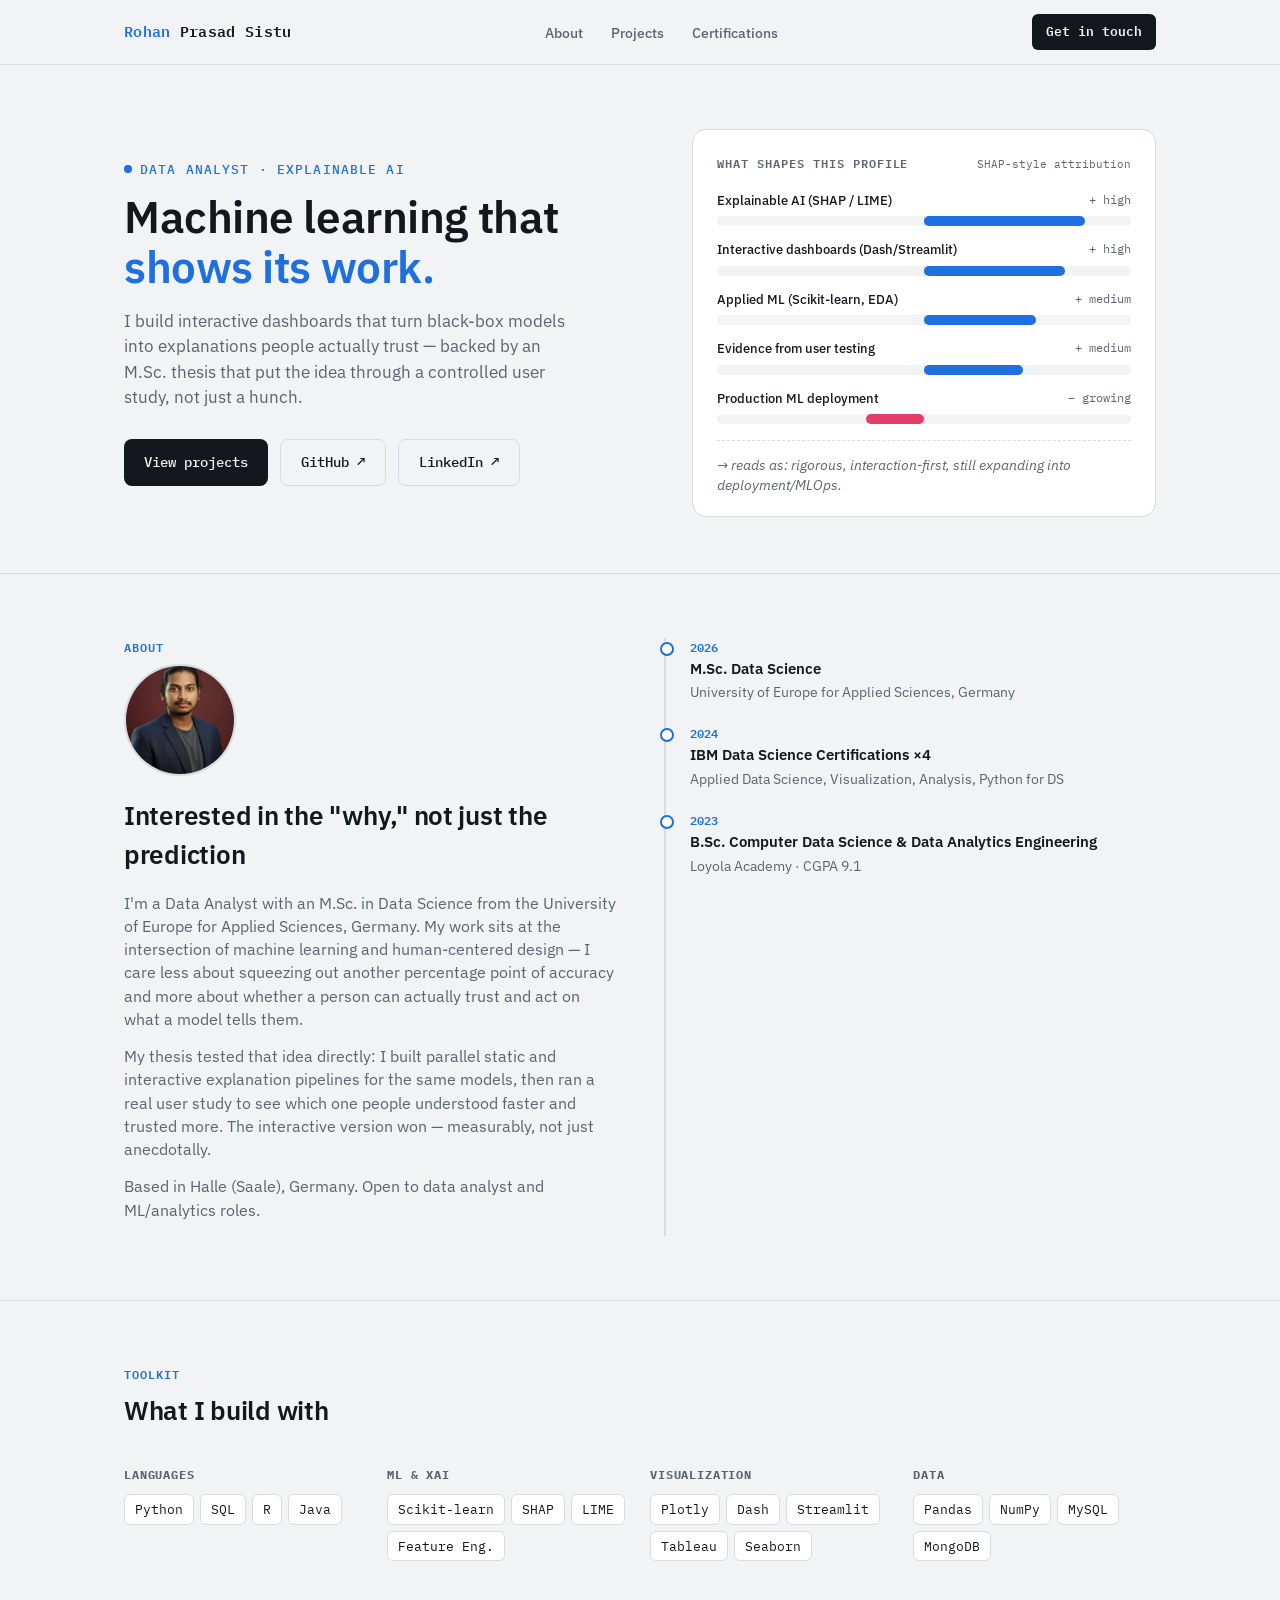
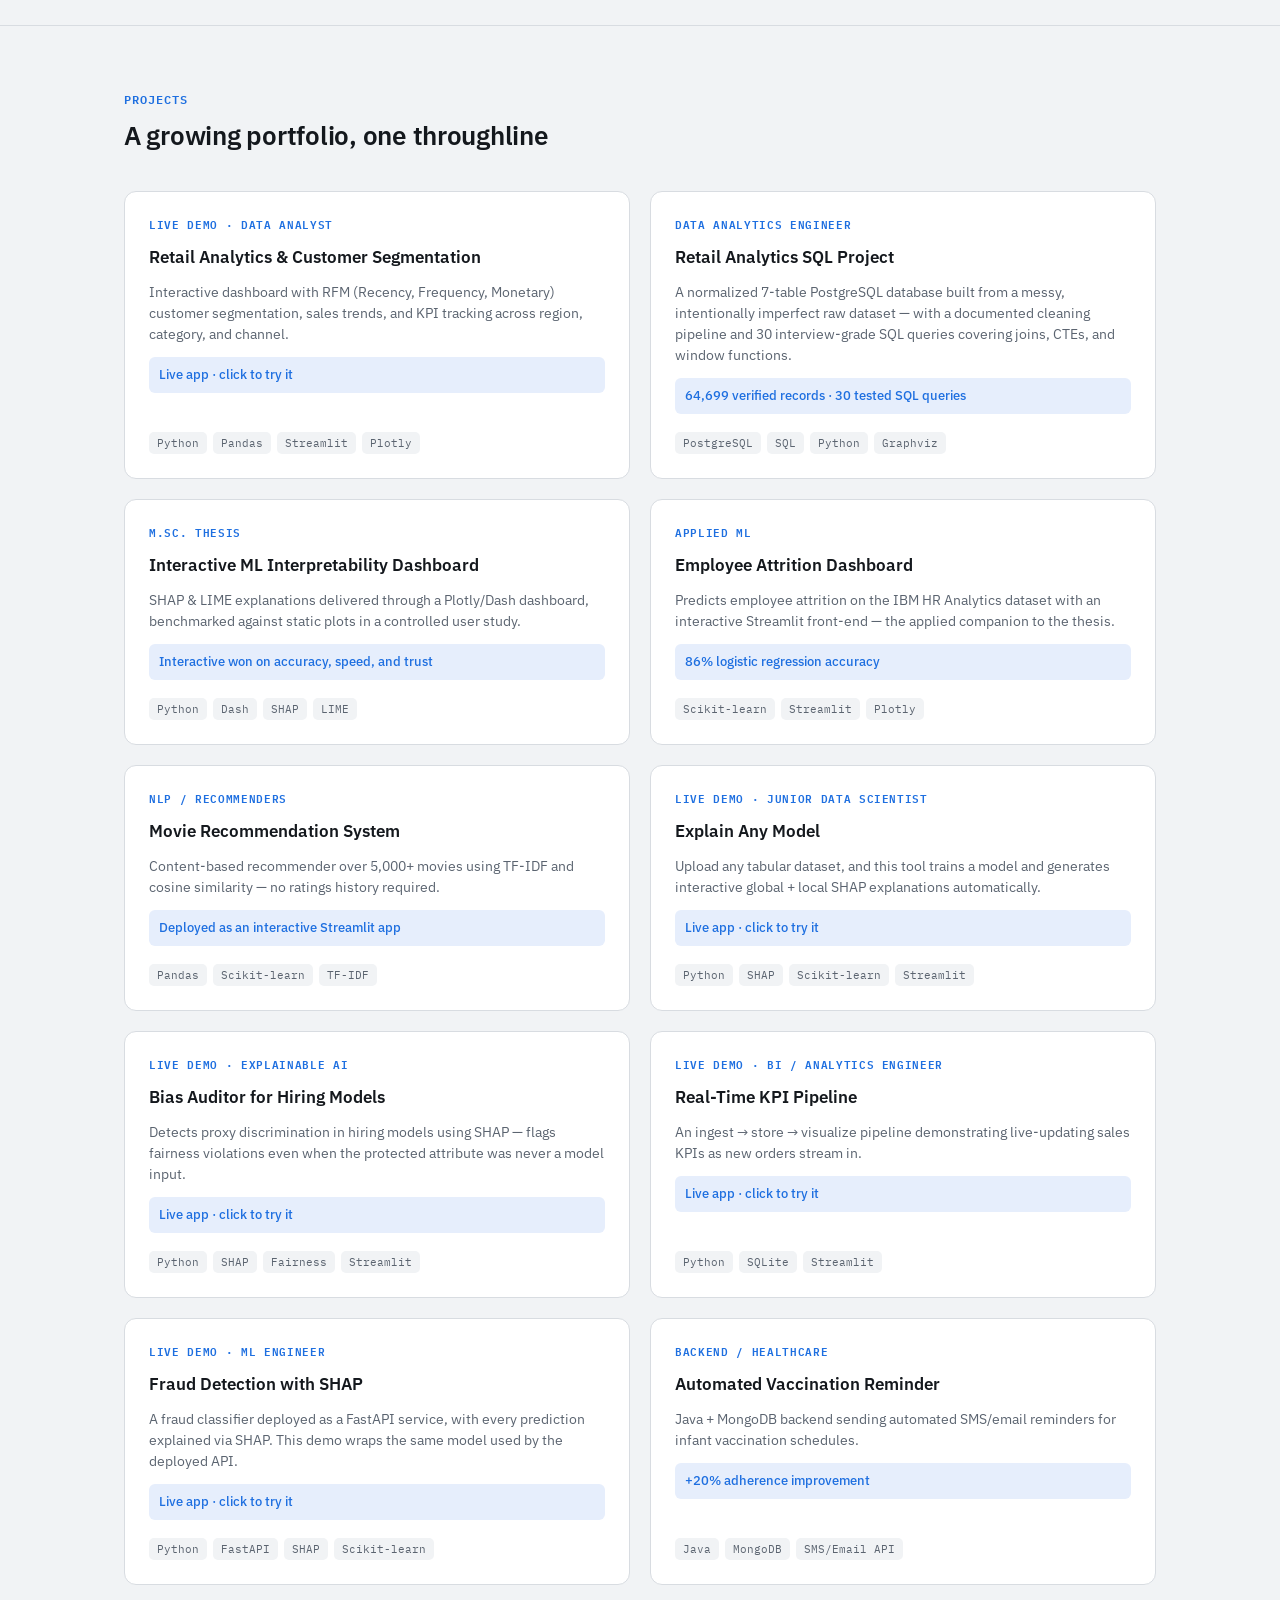
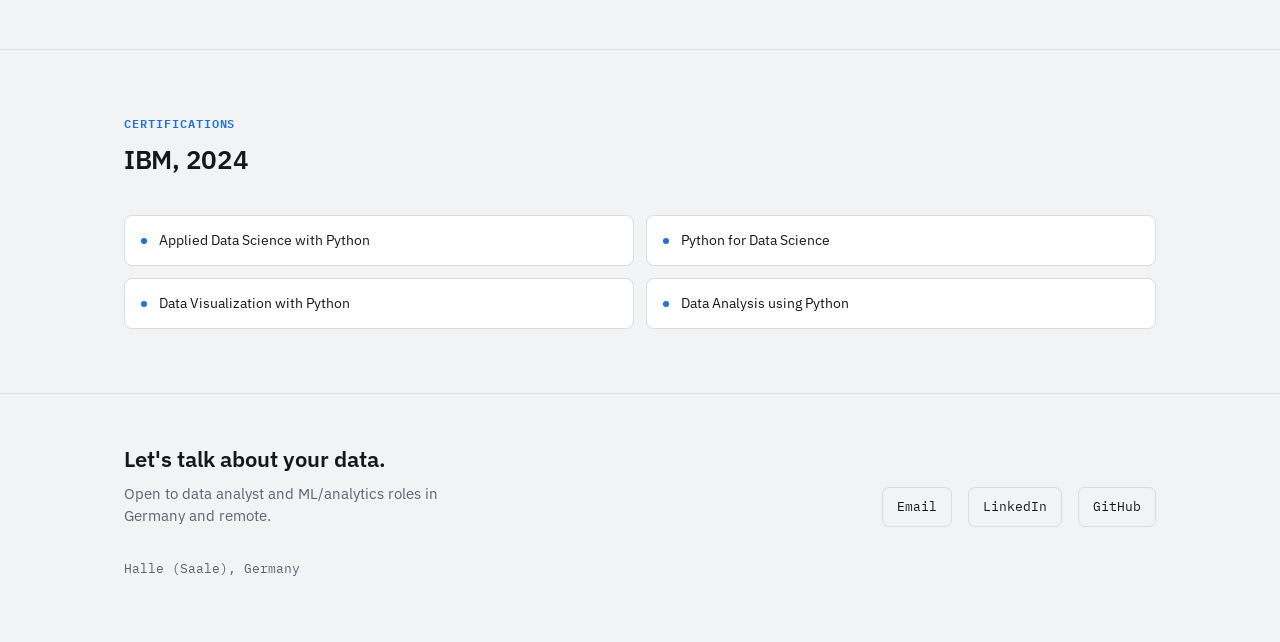
==== index.html @ 1769e9a5 "Add files via upload" ====
<!DOCTYPE html>
<html lang="en">
<head>
<meta charset="UTF-8">
<meta name="viewport" content="width=device-width, initial-scale=1.0">
<title>Rohan Prasad Sistu — Data Analyst & Explainable AI</title>
<meta name="description" content="Portfolio of Rohan Prasad Sistu — Data Analyst specializing in interactive, explainable machine learning.">
<link rel="preconnect" href="https://fonts.googleapis.com">
<link rel="preconnect" href="https://fonts.gstatic.com" crossorigin>
<link href="https://fonts.googleapis.com/css2?family=IBM+Plex+Mono:wght@400;500;600;700&family=IBM+Plex+Sans:wght@400;500;600;700&display=swap" rel="stylesheet">
<style>
  :root{
    --paper:#F1F3F5;
    --panel:#FFFFFF;
    --ink:#14181D;
    --muted:#5B6470;
    --line:#D8DCE1;
    --blue:#1E6FE0;
    --blue-soft:#E6EEFC;
    --pink:#E23D6B;
    --pink-soft:#FCE9EE;
    --radius:10px;
    --maxw:1080px;
  }
  @media (prefers-color-scheme: dark){
    :root{
      --paper:#12151A;
      --panel:#191D24;
      --ink:#EDEFF2;
      --muted:#9AA3AF;
      --line:#2A2F38;
      --blue-soft:#132A4D;
      --pink-soft:#3A1B26;
    }
  }
  *{box-sizing:border-box; margin:0; padding:0;}
  html{scroll-behavior:smooth;}
  body{
    background:var(--paper);
    color:var(--ink);
    font-family:'IBM Plex Sans', sans-serif;
    line-height:1.5;
    -webkit-font-smoothing:antialiased;
  }
  .mono{font-family:'IBM Plex Mono', monospace;}
  a{color:inherit;}
  :focus-visible{outline:2px solid var(--blue); outline-offset:3px;}

  .wrap{max-width:var(--maxw); margin:0 auto; padding:0 24px;}

  /* NAV */
  nav{
    position:sticky; top:0; z-index:50;
    background:color-mix(in srgb, var(--paper) 88%, transparent);
    backdrop-filter:blur(8px);
    border-bottom:1px solid var(--line);
  }
  nav .wrap{display:flex; align-items:center; justify-content:space-between; height:64px;}
  .brand{font-family:'IBM Plex Mono', monospace; font-weight:600; font-size:15px; letter-spacing:0.02em;}
  .brand span{color:var(--blue);}
  nav ul{list-style:none; display:flex; gap:28px;}
  nav ul a{
    font-size:14px; font-weight:500; text-decoration:none; color:var(--muted);
    transition:color 0.15s ease;
  }
  nav ul a:hover{color:var(--ink);}
  .nav-cta{
    font-size:13px; font-weight:600; font-family:'IBM Plex Mono', monospace;
    background:var(--ink); color:var(--paper); padding:8px 14px; border-radius:6px;
    text-decoration:none; white-space:nowrap;
  }

  /* HERO */
  .hero{padding:64px 0 56px; border-bottom:1px solid var(--line);}
  .hero-grid{display:grid; grid-template-columns:1.05fr 0.95fr; gap:56px; align-items:center;}
  @media (max-width:860px){.hero-grid{grid-template-columns:1fr; gap:40px;}}

  .eyebrow{
    font-family:'IBM Plex Mono', monospace; font-size:12.5px; font-weight:500;
    color:var(--blue); text-transform:uppercase; letter-spacing:0.09em; margin-bottom:14px;
    display:flex; align-items:center; gap:8px;
  }
  .eyebrow::before{content:""; width:8px; height:8px; border-radius:50%; background:var(--blue); display:inline-block;}

  h1{
    font-size:44px; line-height:1.12; font-weight:600; letter-spacing:-0.01em; margin-bottom:18px;
  }
  @media (max-width:520px){h1{font-size:32px;}}
  h1 .hl{color:var(--blue);}

  .lede{font-size:17px; color:var(--muted); max-width:46ch; margin-bottom:28px;}

  .btn-row{display:flex; gap:12px; flex-wrap:wrap;}
  .btn{
    font-family:'IBM Plex Mono', monospace; font-size:14px; font-weight:500;
    padding:12px 20px; border-radius:8px; text-decoration:none;
    display:inline-flex; align-items:center; gap:8px;
    transition:transform 0.15s ease, box-shadow 0.15s ease;
  }
  .btn:hover{transform:translateY(-1px);}
  .btn-primary{background:var(--ink); color:var(--paper);}
  .btn-ghost{background:transparent; color:var(--ink); border:1px solid var(--line);}

  /* SIGNATURE: attribution waterfall */
  .attribution{
    background:var(--panel); border:1px solid var(--line); border-radius:14px;
    padding:24px 24px 20px;
  }
  .attribution-head{
    display:flex; justify-content:space-between; align-items:baseline; margin-bottom:18px;
  }
  .attribution-title{font-family:'IBM Plex Mono', monospace; font-size:12px; font-weight:600; color:var(--muted); text-transform:uppercase; letter-spacing:0.08em;}
  .attribution-sub{font-family:'IBM Plex Mono', monospace; font-size:11px; color:var(--muted);}

  .attr-row{margin-bottom:14px;}
  .attr-label{
    display:flex; justify-content:space-between; font-size:13px; margin-bottom:6px;
  }
  .attr-name{font-weight:500;}
  .attr-val{font-family:'IBM Plex Mono', monospace; font-size:12px; color:var(--muted);}
  .attr-track{
    position:relative; height:10px; background:var(--paper); border-radius:5px; overflow:hidden;
  }
  .attr-fill{
    position:absolute; top:0; bottom:0; left:50%; border-radius:5px;
    width:0; transition:width 0.9s cubic-bezier(.22,1,.36,1);
  }
  .attr-fill.pos{background:var(--blue);}
  .attr-fill.neg{background:var(--pink); left:auto; right:50%;}
  .attr-row[data-in="1"] .attr-fill{ }

  .attr-baseline{
    position:absolute; left:50%; top:-4px; bottom:-4px; width:1px; background:var(--line);
  }
  .attribution-foot{
    margin-top:16px; padding-top:14px; border-top:1px dashed var(--line);
    font-size:13.5px; color:var(--muted); font-style:italic;
  }

  /* SECTIONS */
  section{padding:64px 0; border-bottom:1px solid var(--line);}
  .section-head{margin-bottom:36px;}
  .section-eyebrow{
    font-family:'IBM Plex Mono', monospace; font-size:12px; font-weight:600; color:var(--blue);
    text-transform:uppercase; letter-spacing:0.08em; margin-bottom:8px;
  }
  h2{font-size:26px; font-weight:600; letter-spacing:-0.01em;}

  /* ABOUT + TIMELINE */
  .about-grid{display:grid; grid-template-columns:1fr 1fr; gap:48px;}
  @media (max-width:800px){.about-grid{grid-template-columns:1fr;}}
  .about-grid p{color:var(--muted); font-size:15.5px; margin-bottom:14px;}

  .profile-photo{
    width:112px; height:112px; border-radius:50%; object-fit:cover;
    border:2px solid var(--line); margin-bottom:20px; display:block;
  }

  .timeline{border-left:2px solid var(--line); padding-left:24px; display:flex; flex-direction:column; gap:22px;}
  .tl-item{position:relative;}
  .tl-item::before{
    content:""; position:absolute; left:-30px; top:4px; width:10px; height:10px; border-radius:50%;
    background:var(--panel); border:2px solid var(--blue);
  }
  .tl-year{font-family:'IBM Plex Mono', monospace; font-size:12px; color:var(--blue); font-weight:600; margin-bottom:2px;}
  .tl-title{font-weight:600; font-size:15px; margin-bottom:2px;}
  .tl-sub{color:var(--muted); font-size:13.5px;}

  /* SKILLS */
  .skill-groups{display:grid; grid-template-columns:repeat(4,1fr); gap:20px;}
  @media (max-width:800px){.skill-groups{grid-template-columns:repeat(2,1fr);}}
  @media (max-width:480px){.skill-groups{grid-template-columns:1fr;}}
  .skill-group h3{font-size:12px; text-transform:uppercase; letter-spacing:0.07em; color:var(--muted); font-family:'IBM Plex Mono', monospace; margin-bottom:10px;}
  .chips{display:flex; flex-wrap:wrap; gap:6px;}
  .chip{
    font-size:12.5px; padding:5px 10px; border-radius:6px; background:var(--panel); border:1px solid var(--line);
    font-family:'IBM Plex Mono', monospace;
  }

  /* PROJECTS */
  .project-grid{display:grid; grid-template-columns:1fr 1fr; gap:20px;}
  @media (max-width:760px){.project-grid{grid-template-columns:1fr;}}
  .card{
    background:var(--panel); border:1px solid var(--line); border-radius:12px; padding:24px;
    display:flex; flex-direction:column; gap:12px; text-decoration:none; color:inherit;
    transition:border-color 0.15s ease, transform 0.15s ease;
  }
  .card:hover{border-color:var(--blue); transform:translateY(-2px);}
  .card-tag{font-family:'IBM Plex Mono', monospace; font-size:11px; color:var(--blue); text-transform:uppercase; letter-spacing:0.06em; font-weight:600;}
  .card h3{font-size:17px; font-weight:600;}
  .card p{font-size:14px; color:var(--muted);}
  .card-stack{display:flex; flex-wrap:wrap; gap:6px; margin-top:auto; padding-top:6px;}
  .card-stack span{font-size:11px; font-family:'IBM Plex Mono', monospace; color:var(--muted); background:var(--paper); padding:3px 8px; border-radius:5px;}
  .card-result{
    font-size:13px; font-weight:500; padding:8px 10px; border-radius:6px; background:var(--blue-soft); color:var(--blue);
  }

  /* CERTS */
  .cert-list{display:grid; grid-template-columns:1fr 1fr; gap:12px;}
  @media (max-width:640px){.cert-list{grid-template-columns:1fr;}}
  .cert-item{
    display:flex; align-items:center; gap:12px; padding:14px 16px; background:var(--panel);
    border:1px solid var(--line); border-radius:8px; font-size:14px;
  }
  .cert-item .dot{width:6px; height:6px; border-radius:50%; background:var(--blue); flex-shrink:0;}

  /* FOOTER */
  footer{padding:48px 0 64px;}
  .footer-grid{display:flex; justify-content:space-between; align-items:flex-end; flex-wrap:wrap; gap:24px;}
  .footer-title{font-size:22px; font-weight:600; margin-bottom:8px;}
  .footer-sub{color:var(--muted); font-size:14.5px; max-width:40ch;}
  .footer-links{display:flex; gap:16px;}
  .footer-links a{
    font-family:'IBM Plex Mono', monospace; font-size:13px; text-decoration:none; color:var(--ink);
    border:1px solid var(--line); padding:9px 14px; border-radius:7px;
  }
  .footer-links a:hover{border-color:var(--blue); color:var(--blue);}
  .footer-note{margin-top:32px; font-size:12.5px; color:var(--muted); font-family:'IBM Plex Mono', monospace;}

  @media (prefers-reduced-motion: reduce){
    *{transition:none !important; animation:none !important; scroll-behavior:auto !important;}
  }
</style>
</head>
<body>

<nav>
  <div class="wrap">
    <div class="brand"><span>Rohan</span> Prasad Sistu</div>
    <ul>
      <li><a href="#about">About</a></li>
      <li><a href="#projects">Projects</a></li>
      <li><a href="#certs">Certifications</a></li>
    </ul>
    <a class="nav-cta" href="mailto:rohanchowdary780@gmail.com">Get in touch</a>
  </div>
</nav>

<header class="hero">
  <div class="wrap hero-grid">
    <div>
      <div class="eyebrow">Data Analyst · Explainable AI</div>
      <h1>Machine learning that <span class="hl">shows its work.</span></h1>
      <p class="lede">
        I build interactive dashboards that turn black-box models into explanations people actually trust —
        backed by an M.Sc. thesis that put the idea through a controlled user study, not just a hunch.
      </p>
      <div class="btn-row">
        <a class="btn btn-primary" href="#projects">View projects</a>
        <a class="btn btn-ghost" href="https://github.com/Rohan-sistu" target="_blank" rel="noopener">GitHub ↗</a>
        <a class="btn btn-ghost" href="https://www.linkedin.com/in/rohan-prasad-sistu-b804b6255" target="_blank" rel="noopener">LinkedIn ↗</a>
      </div>
    </div>

    <div class="attribution" aria-label="Illustrative feature-attribution chart showing what shapes this profile">
      <div class="attribution-head">
        <span class="attribution-title">What shapes this profile</span>
        <span class="attribution-sub">SHAP-style attribution</span>
      </div>

      <div class="attr-row" style="--w:78%">
        <div class="attr-label"><span class="attr-name">Explainable AI (SHAP / LIME)</span><span class="attr-val">+ high</span></div>
        <div class="attr-track"><span class="attr-baseline"></span><span class="attr-fill pos" data-w="39"></span></div>
      </div>
      <div class="attr-row">
        <div class="attr-label"><span class="attr-name">Interactive dashboards (Dash/Streamlit)</span><span class="attr-val">+ high</span></div>
        <div class="attr-track"><span class="attr-baseline"></span><span class="attr-fill pos" data-w="34"></span></div>
      </div>
      <div class="attr-row">
        <div class="attr-label"><span class="attr-name">Applied ML (Scikit-learn, EDA)</span><span class="attr-val">+ medium</span></div>
        <div class="attr-track"><span class="attr-baseline"></span><span class="attr-fill pos" data-w="27"></span></div>
      </div>
      <div class="attr-row">
        <div class="attr-label"><span class="attr-name">Evidence from user testing</span><span class="attr-val">+ medium</span></div>
        <div class="attr-track"><span class="attr-baseline"></span><span class="attr-fill pos" data-w="24"></span></div>
      </div>
      <div class="attr-row">
        <div class="attr-label"><span class="attr-name">Production ML deployment</span><span class="attr-val">– growing</span></div>
        <div class="attr-track"><span class="attr-baseline"></span><span class="attr-fill neg" data-w="14"></span></div>
      </div>

      <div class="attribution-foot">→ reads as: rigorous, interaction-first, still expanding into deployment/MLOps.</div>
    </div>
  </div>
</header>

<section id="about">
  <div class="wrap about-grid">
    <div>
      <div class="section-eyebrow">About</div>
      <img src="[data-uri]" alt="Rohan Prasad Sistu" class="profile-photo">
      <h2 style="margin-bottom:18px;">Interested in the "why," not just the prediction</h2>
      <p>
        I'm a Data Analyst with an M.Sc. in Data Science from the University of Europe for Applied Sciences, Germany.
        My work sits at the intersection of machine learning and human-centered design — I care less about
        squeezing out another percentage point of accuracy and more about whether a person can actually trust
        and act on what a model tells them.
      </p>
      <p>
        My thesis tested that idea directly: I built parallel static and interactive explanation pipelines
        for the same models, then ran a real user study to see which one people understood faster and trusted more.
        The interactive version won — measurably, not just anecdotally.
      </p>
      <p>
        Based in Halle (Saale), Germany. Open to data analyst and ML/analytics roles.
      </p>
    </div>
    <div class="timeline">
      <div class="tl-item">
        <div class="tl-year">2026</div>
        <div class="tl-title">M.Sc. Data Science</div>
        <div class="tl-sub">University of Europe for Applied Sciences, Germany</div>
      </div>
      <div class="tl-item">
        <div class="tl-year">2024</div>
        <div class="tl-title">IBM Data Science Certifications ×4</div>
        <div class="tl-sub">Applied Data Science, Visualization, Analysis, Python for DS</div>
      </div>
      <div class="tl-item">
        <div class="tl-year">2023</div>
        <div class="tl-title">B.Sc. Computer Data Science & Data Analytics Engineering</div>
        <div class="tl-sub">Loyola Academy · CGPA 9.1</div>
      </div>
    </div>
  </div>
</section>

<section id="skills">
  <div class="wrap">
    <div class="section-head">
      <div class="section-eyebrow">Toolkit</div>
      <h2>What I build with</h2>
    </div>
    <div class="skill-groups">
      <div class="skill-group">
        <h3>Languages</h3>
        <div class="chips">
          <span class="chip">Python</span><span class="chip">SQL</span><span class="chip">R</span><span class="chip">Java</span>
        </div>
      </div>
      <div class="skill-group">
        <h3>ML & XAI</h3>
        <div class="chips">
          <span class="chip">Scikit-learn</span><span class="chip">SHAP</span><span class="chip">LIME</span><span class="chip">Feature Eng.</span>
        </div>
      </div>
      <div class="skill-group">
        <h3>Visualization</h3>
        <div class="chips">
          <span class="chip">Plotly</span><span class="chip">Dash</span><span class="chip">Streamlit</span><span class="chip">Tableau</span><span class="chip">Seaborn</span>
        </div>
      </div>
      <div class="skill-group">
        <h3>Data</h3>
        <div class="chips">
          <span class="chip">Pandas</span><span class="chip">NumPy</span><span class="chip">MySQL</span><span class="chip">MongoDB</span>
        </div>
      </div>
    </div>
  </div>
</section>

<section id="projects">
  <div class="wrap">
    <div class="section-head">
      <div class="section-eyebrow">Projects</div>
      <h2>A growing portfolio, one throughline</h2>
    </div>
    <div class="project-grid">

      <a class="card" href="https://rohan-retail-dashboard.streamlit.app/" target="_blank" rel="noopener">
        <span class="card-tag">Live Demo · Data Analyst</span>
        <h3>Retail Analytics & Customer Segmentation</h3>
        <p>Interactive dashboard with RFM (Recency, Frequency, Monetary) customer segmentation, sales trends, and KPI tracking across region, category, and channel.</p>
        <div class="card-result">Live app · click to try it</div>
        <div class="card-stack"><span>Python</span><span>Pandas</span><span>Streamlit</span><span>Plotly</span></div>
      </a>

      <a class="card" href="https://github.com/Rohan-sistu/retail-analytics-sql-project" target="_blank" rel="noopener">
        <span class="card-tag">Data Analytics Engineer</span>
        <h3>Retail Analytics SQL Project</h3>
        <p>A normalized 7-table PostgreSQL database built from a messy, intentionally imperfect raw dataset — with a documented cleaning pipeline and 30 interview-grade SQL queries covering joins, CTEs, and window functions.</p>
        <div class="card-result">64,699 verified records · 30 tested SQL queries</div>
        <div class="card-stack"><span>PostgreSQL</span><span>SQL</span><span>Python</span><span>Graphviz</span></div>
      </a>

      <a class="card" href="https://github.com/Rohan-sistu/ml-interpretability-thesis" target="_blank" rel="noopener">
        <span class="card-tag">M.Sc. Thesis</span>
        <h3>Interactive ML Interpretability Dashboard</h3>
        <p>SHAP & LIME explanations delivered through a Plotly/Dash dashboard, benchmarked against static plots in a controlled user study.</p>
        <div class="card-result">Interactive won on accuracy, speed, and trust</div>
        <div class="card-stack"><span>Python</span><span>Dash</span><span>SHAP</span><span>LIME</span></div>
      </a>

      <a class="card" href="https://github.com/Rohan-sistu/employee-attrition-dashboard" target="_blank" rel="noopener">
        <span class="card-tag">Applied ML</span>
        <h3>Employee Attrition Dashboard</h3>
        <p>Predicts employee attrition on the IBM HR Analytics dataset with an interactive Streamlit front-end — the applied companion to the thesis.</p>
        <div class="card-result">86% logistic regression accuracy</div>
        <div class="card-stack"><span>Scikit-learn</span><span>Streamlit</span><span>Plotly</span></div>
      </a>

      <a class="card" href="https://github.com/Rohan-sistu/movie-recommendation-system" target="_blank" rel="noopener">
        <span class="card-tag">NLP / Recommenders</span>
        <h3>Movie Recommendation System</h3>
        <p>Content-based recommender over 5,000+ movies using TF-IDF and cosine similarity — no ratings history required.</p>
        <div class="card-result">Deployed as an interactive Streamlit app</div>
        <div class="card-stack"><span>Pandas</span><span>Scikit-learn</span><span>TF-IDF</span></div>
      </a>

      <a class="card" href="https://explain-any-model.streamlit.app/" target="_blank" rel="noopener">
        <span class="card-tag">Live Demo · Junior Data Scientist</span>
        <h3>Explain Any Model</h3>
        <p>Upload any tabular dataset, and this tool trains a model and generates interactive global + local SHAP explanations automatically.</p>
        <div class="card-result">Live app · click to try it</div>
        <div class="card-stack"><span>Python</span><span>SHAP</span><span>Scikit-learn</span><span>Streamlit</span></div>
      </a>

      <a class="card" href="https://bias-auditor-hiring.streamlit.app/" target="_blank" rel="noopener">
        <span class="card-tag">Live Demo · Explainable AI</span>
        <h3>Bias Auditor for Hiring Models</h3>
        <p>Detects proxy discrimination in hiring models using SHAP — flags fairness violations even when the protected attribute was never a model input.</p>
        <div class="card-result">Live app · click to try it</div>
        <div class="card-stack"><span>Python</span><span>SHAP</span><span>Fairness</span><span>Streamlit</span></div>
      </a>

      <a class="card" href="https://realtime-kpi-pipeline.streamlit.app/" target="_blank" rel="noopener">
        <span class="card-tag">Live Demo · BI / Analytics Engineer</span>
        <h3>Real-Time KPI Pipeline</h3>
        <p>An ingest → store → visualize pipeline demonstrating live-updating sales KPIs as new orders stream in.</p>
        <div class="card-result">Live app · click to try it</div>
        <div class="card-stack"><span>Python</span><span>SQLite</span><span>Streamlit</span></div>
      </a>

      <a class="card" href="https://fraud-detection-api1.streamlit.app/" target="_blank" rel="noopener">
        <span class="card-tag">Live Demo · ML Engineer</span>
        <h3>Fraud Detection with SHAP</h3>
        <p>A fraud classifier deployed as a FastAPI service, with every prediction explained via SHAP. This demo wraps the same model used by the deployed API.</p>
        <div class="card-result">Live app · click to try it</div>
        <div class="card-stack"><span>Python</span><span>FastAPI</span><span>SHAP</span><span>Scikit-learn</span></div>
      </a>

      <a class="card" href="https://github.com/Rohan-sistu/vaccination-reminder-system" target="_blank" rel="noopener">
        <span class="card-tag">Backend / Healthcare</span>
        <h3>Automated Vaccination Reminder</h3>
        <p>Java + MongoDB backend sending automated SMS/email reminders for infant vaccination schedules.</p>
        <div class="card-result">+20% adherence improvement</div>
        <div class="card-stack"><span>Java</span><span>MongoDB</span><span>SMS/Email API</span></div>
      </a>

    </div>
  </div>
</section>

<section id="certs">
  <div class="wrap">
    <div class="section-head">
      <div class="section-eyebrow">Certifications</div>
      <h2>IBM, 2024</h2>
    </div>
    <div class="cert-list">
      <div class="cert-item"><span class="dot"></span>Applied Data Science with Python</div>
      <div class="cert-item"><span class="dot"></span>Python for Data Science</div>
      <div class="cert-item"><span class="dot"></span>Data Visualization with Python</div>
      <div class="cert-item"><span class="dot"></span>Data Analysis using Python</div>
    </div>
  </div>
</section>

<footer>
  <div class="wrap">
    <div class="footer-grid">
      <div>
        <div class="footer-title">Let's talk about your data.</div>
        <div class="footer-sub">Open to data analyst and ML/analytics roles in Germany and remote.</div>
      </div>
      <div class="footer-links">
        <a href="mailto:rohanchowdary780@gmail.com">Email</a>
        <a href="https://www.linkedin.com/in/rohan-prasad-sistu-b804b6255" target="_blank" rel="noopener">LinkedIn</a>
        <a href="https://github.com/Rohan-sistu" target="_blank" rel="noopener">GitHub</a>
      </div>
    </div>
    <div class="footer-note">Halle (Saale), Germany</div>
  </div>
</footer>

<script>
  // Animate attribution bars in once on load (respects prefers-reduced-motion via CSS above)
  window.addEventListener('DOMContentLoaded', () => {
    document.querySelectorAll('.attr-fill').forEach((el, i) => {
      const w = el.getAttribute('data-w');
      setTimeout(() => { el.style.width = w + '%'; }, 150 + i * 120);
    });
  });
</script>

</body>
</html>
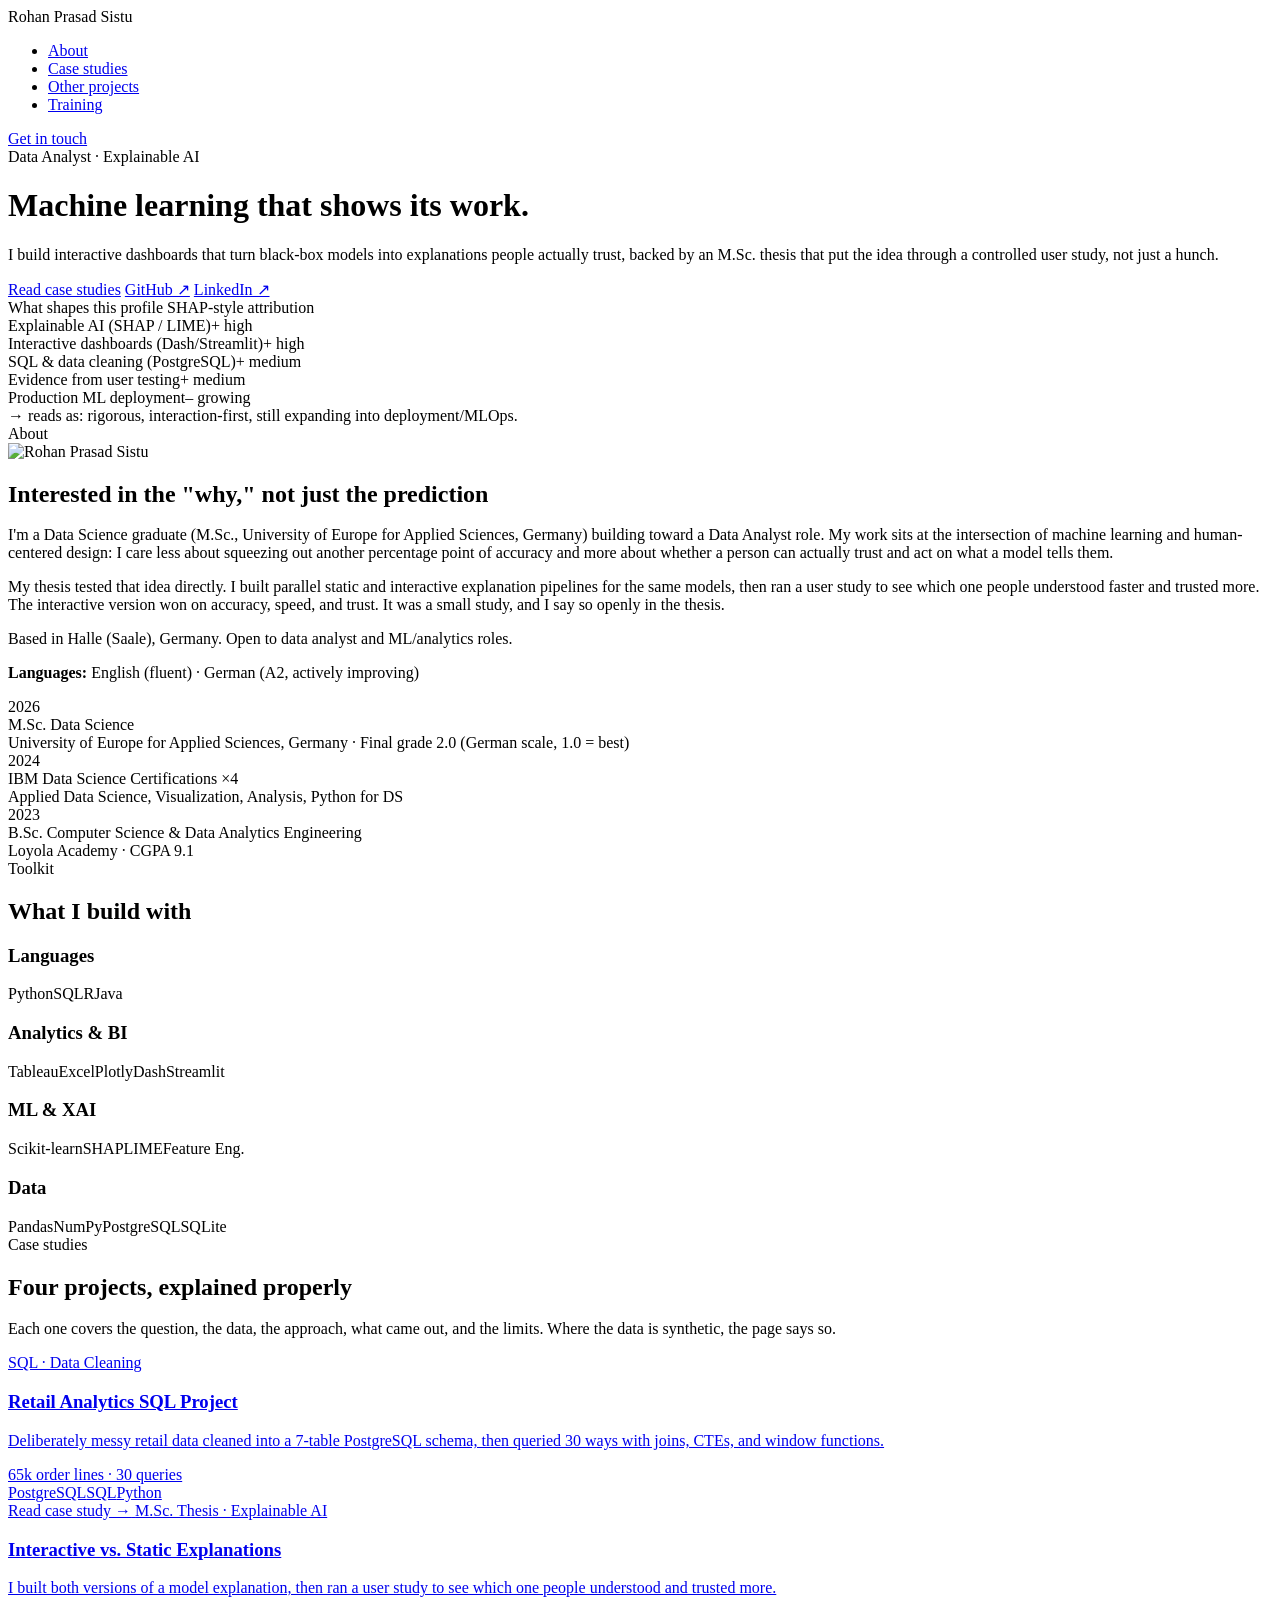
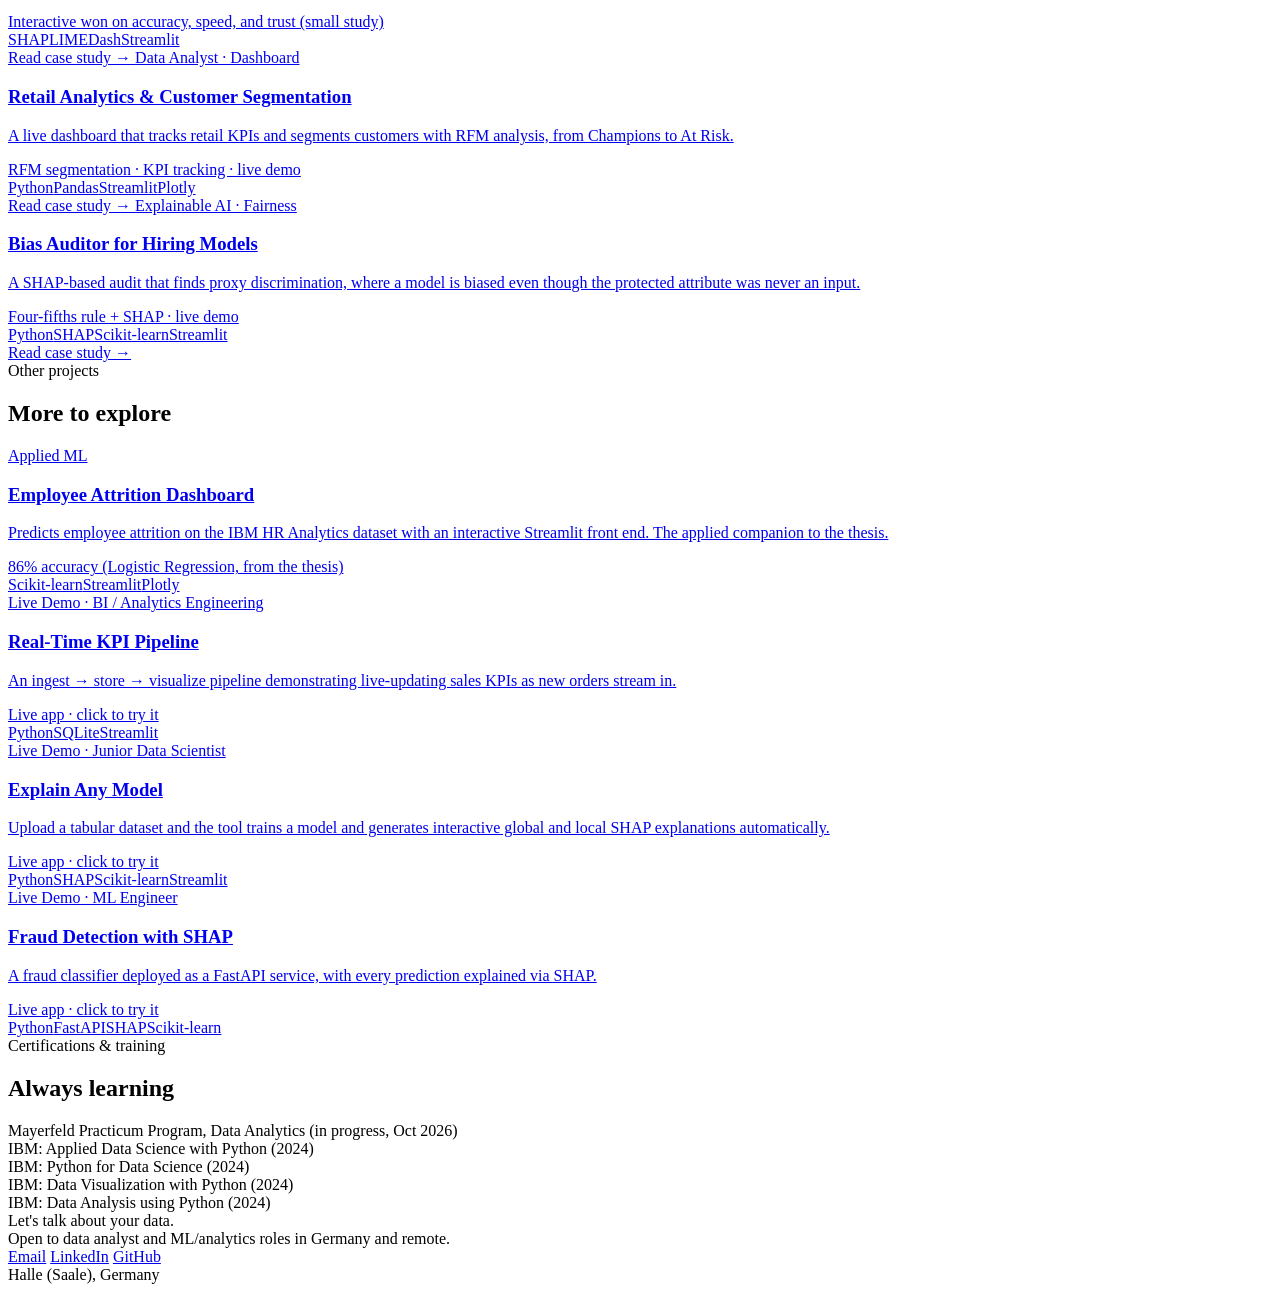
==== commit 041f168b: "Add files via upload" ====
--- a/index.html
+++ b/index.html
@@ -3,234 +3,27 @@
 <head>
 <meta charset="UTF-8">
 <meta name="viewport" content="width=device-width, initial-scale=1.0">
-<title>Rohan Prasad Sistu — Data Analyst & Explainable AI</title>
-<meta name="description" content="Portfolio of Rohan Prasad Sistu — Data Analyst specializing in interactive, explainable machine learning.">
+<title>Rohan Prasad Sistu | Data Analyst & Explainable AI</title>
+<meta name="description" content="Portfolio of Rohan Prasad Sistu: data analytics, SQL, dashboards, and explainable machine learning, with case studies.">
+<meta property="og:title" content="Rohan Prasad Sistu | Data Analyst & Explainable AI">
+<meta property="og:description" content="Portfolio of Rohan Prasad Sistu: data analytics, SQL, dashboards, and explainable machine learning, with case studies.">
+<meta property="og:type" content="website">
+<meta name="theme-color" content="#1E6FE0">
+<link rel="icon" href="data:image/svg+xml,%3Csvg xmlns='http://www.w3.org/2000/svg' viewBox='0 0 64 64'%3E%3Crect width='64' height='64' rx='14' fill='%231E6FE0'/%3E%3Ctext x='32' y='44' font-family='monospace' font-size='34' font-weight='700' text-anchor='middle' fill='white'%3ER%3C/text%3E%3C/svg%3E">
 <link rel="preconnect" href="https://fonts.googleapis.com">
 <link rel="preconnect" href="https://fonts.gstatic.com" crossorigin>
 <link href="https://fonts.googleapis.com/css2?family=IBM+Plex+Mono:wght@400;500;600;700&family=IBM+Plex+Sans:wght@400;500;600;700&display=swap" rel="stylesheet">
-<style>
-  :root{
-    --paper:#F1F3F5;
-    --panel:#FFFFFF;
-    --ink:#14181D;
-    --muted:#5B6470;
-    --line:#D8DCE1;
-    --blue:#1E6FE0;
-    --blue-soft:#E6EEFC;
-    --pink:#E23D6B;
-    --pink-soft:#FCE9EE;
-    --radius:10px;
-    --maxw:1080px;
-  }
-  @media (prefers-color-scheme: dark){
-    :root{
-      --paper:#12151A;
-      --panel:#191D24;
-      --ink:#EDEFF2;
-      --muted:#9AA3AF;
-      --line:#2A2F38;
-      --blue-soft:#132A4D;
-      --pink-soft:#3A1B26;
-    }
-  }
-  *{box-sizing:border-box; margin:0; padding:0;}
-  html{scroll-behavior:smooth;}
-  body{
-    background:var(--paper);
-    color:var(--ink);
-    font-family:'IBM Plex Sans', sans-serif;
-    line-height:1.5;
-    -webkit-font-smoothing:antialiased;
-  }
-  .mono{font-family:'IBM Plex Mono', monospace;}
-  a{color:inherit;}
-  :focus-visible{outline:2px solid var(--blue); outline-offset:3px;}
-
-  .wrap{max-width:var(--maxw); margin:0 auto; padding:0 24px;}
-
-  /* NAV */
-  nav{
-    position:sticky; top:0; z-index:50;
-    background:color-mix(in srgb, var(--paper) 88%, transparent);
-    backdrop-filter:blur(8px);
-    border-bottom:1px solid var(--line);
-  }
-  nav .wrap{display:flex; align-items:center; justify-content:space-between; height:64px;}
-  .brand{font-family:'IBM Plex Mono', monospace; font-weight:600; font-size:15px; letter-spacing:0.02em;}
-  .brand span{color:var(--blue);}
-  nav ul{list-style:none; display:flex; gap:28px;}
-  nav ul a{
-    font-size:14px; font-weight:500; text-decoration:none; color:var(--muted);
-    transition:color 0.15s ease;
-  }
-  nav ul a:hover{color:var(--ink);}
-  .nav-cta{
-    font-size:13px; font-weight:600; font-family:'IBM Plex Mono', monospace;
-    background:var(--ink); color:var(--paper); padding:8px 14px; border-radius:6px;
-    text-decoration:none; white-space:nowrap;
-  }
-
-  /* HERO */
-  .hero{padding:64px 0 56px; border-bottom:1px solid var(--line);}
-  .hero-grid{display:grid; grid-template-columns:1.05fr 0.95fr; gap:56px; align-items:center;}
-  @media (max-width:860px){.hero-grid{grid-template-columns:1fr; gap:40px;}}
-
-  .eyebrow{
-    font-family:'IBM Plex Mono', monospace; font-size:12.5px; font-weight:500;
-    color:var(--blue); text-transform:uppercase; letter-spacing:0.09em; margin-bottom:14px;
-    display:flex; align-items:center; gap:8px;
-  }
-  .eyebrow::before{content:""; width:8px; height:8px; border-radius:50%; background:var(--blue); display:inline-block;}
-
-  h1{
-    font-size:44px; line-height:1.12; font-weight:600; letter-spacing:-0.01em; margin-bottom:18px;
-  }
-  @media (max-width:520px){h1{font-size:32px;}}
-  h1 .hl{color:var(--blue);}
-
-  .lede{font-size:17px; color:var(--muted); max-width:46ch; margin-bottom:28px;}
-
-  .btn-row{display:flex; gap:12px; flex-wrap:wrap;}
-  .btn{
-    font-family:'IBM Plex Mono', monospace; font-size:14px; font-weight:500;
-    padding:12px 20px; border-radius:8px; text-decoration:none;
-    display:inline-flex; align-items:center; gap:8px;
-    transition:transform 0.15s ease, box-shadow 0.15s ease;
-  }
-  .btn:hover{transform:translateY(-1px);}
-  .btn-primary{background:var(--ink); color:var(--paper);}
-  .btn-ghost{background:transparent; color:var(--ink); border:1px solid var(--line);}
-
-  /* SIGNATURE: attribution waterfall */
-  .attribution{
-    background:var(--panel); border:1px solid var(--line); border-radius:14px;
-    padding:24px 24px 20px;
-  }
-  .attribution-head{
-    display:flex; justify-content:space-between; align-items:baseline; margin-bottom:18px;
-  }
-  .attribution-title{font-family:'IBM Plex Mono', monospace; font-size:12px; font-weight:600; color:var(--muted); text-transform:uppercase; letter-spacing:0.08em;}
-  .attribution-sub{font-family:'IBM Plex Mono', monospace; font-size:11px; color:var(--muted);}
-
-  .attr-row{margin-bottom:14px;}
-  .attr-label{
-    display:flex; justify-content:space-between; font-size:13px; margin-bottom:6px;
-  }
-  .attr-name{font-weight:500;}
-  .attr-val{font-family:'IBM Plex Mono', monospace; font-size:12px; color:var(--muted);}
-  .attr-track{
-    position:relative; height:10px; background:var(--paper); border-radius:5px; overflow:hidden;
-  }
-  .attr-fill{
-    position:absolute; top:0; bottom:0; left:50%; border-radius:5px;
-    width:0; transition:width 0.9s cubic-bezier(.22,1,.36,1);
-  }
-  .attr-fill.pos{background:var(--blue);}
-  .attr-fill.neg{background:var(--pink); left:auto; right:50%;}
-  .attr-row[data-in="1"] .attr-fill{ }
-
-  .attr-baseline{
-    position:absolute; left:50%; top:-4px; bottom:-4px; width:1px; background:var(--line);
-  }
-  .attribution-foot{
-    margin-top:16px; padding-top:14px; border-top:1px dashed var(--line);
-    font-size:13.5px; color:var(--muted); font-style:italic;
-  }
-
-  /* SECTIONS */
-  section{padding:64px 0; border-bottom:1px solid var(--line);}
-  .section-head{margin-bottom:36px;}
-  .section-eyebrow{
-    font-family:'IBM Plex Mono', monospace; font-size:12px; font-weight:600; color:var(--blue);
-    text-transform:uppercase; letter-spacing:0.08em; margin-bottom:8px;
-  }
-  h2{font-size:26px; font-weight:600; letter-spacing:-0.01em;}
-
-  /* ABOUT + TIMELINE */
-  .about-grid{display:grid; grid-template-columns:1fr 1fr; gap:48px;}
-  @media (max-width:800px){.about-grid{grid-template-columns:1fr;}}
-  .about-grid p{color:var(--muted); font-size:15.5px; margin-bottom:14px;}
-
-  .profile-photo{
-    width:112px; height:112px; border-radius:50%; object-fit:cover;
-    border:2px solid var(--line); margin-bottom:20px; display:block;
-  }
-
-  .timeline{border-left:2px solid var(--line); padding-left:24px; display:flex; flex-direction:column; gap:22px;}
-  .tl-item{position:relative;}
-  .tl-item::before{
-    content:""; position:absolute; left:-30px; top:4px; width:10px; height:10px; border-radius:50%;
-    background:var(--panel); border:2px solid var(--blue);
-  }
-  .tl-year{font-family:'IBM Plex Mono', monospace; font-size:12px; color:var(--blue); font-weight:600; margin-bottom:2px;}
-  .tl-title{font-weight:600; font-size:15px; margin-bottom:2px;}
-  .tl-sub{color:var(--muted); font-size:13.5px;}
-
-  /* SKILLS */
-  .skill-groups{display:grid; grid-template-columns:repeat(4,1fr); gap:20px;}
-  @media (max-width:800px){.skill-groups{grid-template-columns:repeat(2,1fr);}}
-  @media (max-width:480px){.skill-groups{grid-template-columns:1fr;}}
-  .skill-group h3{font-size:12px; text-transform:uppercase; letter-spacing:0.07em; color:var(--muted); font-family:'IBM Plex Mono', monospace; margin-bottom:10px;}
-  .chips{display:flex; flex-wrap:wrap; gap:6px;}
-  .chip{
-    font-size:12.5px; padding:5px 10px; border-radius:6px; background:var(--panel); border:1px solid var(--line);
-    font-family:'IBM Plex Mono', monospace;
-  }
-
-  /* PROJECTS */
-  .project-grid{display:grid; grid-template-columns:1fr 1fr; gap:20px;}
-  @media (max-width:760px){.project-grid{grid-template-columns:1fr;}}
-  .card{
-    background:var(--panel); border:1px solid var(--line); border-radius:12px; padding:24px;
-    display:flex; flex-direction:column; gap:12px; text-decoration:none; color:inherit;
-    transition:border-color 0.15s ease, transform 0.15s ease;
-  }
-  .card:hover{border-color:var(--blue); transform:translateY(-2px);}
-  .card-tag{font-family:'IBM Plex Mono', monospace; font-size:11px; color:var(--blue); text-transform:uppercase; letter-spacing:0.06em; font-weight:600;}
-  .card h3{font-size:17px; font-weight:600;}
-  .card p{font-size:14px; color:var(--muted);}
-  .card-stack{display:flex; flex-wrap:wrap; gap:6px; margin-top:auto; padding-top:6px;}
-  .card-stack span{font-size:11px; font-family:'IBM Plex Mono', monospace; color:var(--muted); background:var(--paper); padding:3px 8px; border-radius:5px;}
-  .card-result{
-    font-size:13px; font-weight:500; padding:8px 10px; border-radius:6px; background:var(--blue-soft); color:var(--blue);
-  }
-
-  /* CERTS */
-  .cert-list{display:grid; grid-template-columns:1fr 1fr; gap:12px;}
-  @media (max-width:640px){.cert-list{grid-template-columns:1fr;}}
-  .cert-item{
-    display:flex; align-items:center; gap:12px; padding:14px 16px; background:var(--panel);
-    border:1px solid var(--line); border-radius:8px; font-size:14px;
-  }
-  .cert-item .dot{width:6px; height:6px; border-radius:50%; background:var(--blue); flex-shrink:0;}
-
-  /* FOOTER */
-  footer{padding:48px 0 64px;}
-  .footer-grid{display:flex; justify-content:space-between; align-items:flex-end; flex-wrap:wrap; gap:24px;}
-  .footer-title{font-size:22px; font-weight:600; margin-bottom:8px;}
-  .footer-sub{color:var(--muted); font-size:14.5px; max-width:40ch;}
-  .footer-links{display:flex; gap:16px;}
-  .footer-links a{
-    font-family:'IBM Plex Mono', monospace; font-size:13px; text-decoration:none; color:var(--ink);
-    border:1px solid var(--line); padding:9px 14px; border-radius:7px;
-  }
-  .footer-links a:hover{border-color:var(--blue); color:var(--blue);}
-  .footer-note{margin-top:32px; font-size:12.5px; color:var(--muted); font-family:'IBM Plex Mono', monospace;}
-
-  @media (prefers-reduced-motion: reduce){
-    *{transition:none !important; animation:none !important; scroll-behavior:auto !important;}
-  }
-</style>
+<link rel="stylesheet" href="assets/style.css">
 </head>
 <body>
-
 <nav>
   <div class="wrap">
-    <div class="brand"><span>Rohan</span> Prasad Sistu</div>
+    <a class="brand" href="index.html" style="text-decoration:none;color:inherit;"><span>Rohan</span> Prasad Sistu</a>
     <ul>
-      <li><a href="#about">About</a></li>
-      <li><a href="#projects">Projects</a></li>
-      <li><a href="#certs">Certifications</a></li>
+      <li><a href="index.html#about">About</a></li>
+      <li><a href="index.html#case-studies">Case studies</a></li>
+      <li><a href="index.html#more">Other projects</a></li>
+      <li><a href="index.html#certs">Training</a></li>
     </ul>
     <a class="nav-cta" href="mailto:rohanchowdary780@gmail.com">Get in touch</a>
   </div>
@@ -242,11 +35,11 @@
       <div class="eyebrow">Data Analyst · Explainable AI</div>
       <h1>Machine learning that <span class="hl">shows its work.</span></h1>
       <p class="lede">
-        I build interactive dashboards that turn black-box models into explanations people actually trust —
+        I build interactive dashboards that turn black-box models into explanations people actually trust,
         backed by an M.Sc. thesis that put the idea through a controlled user study, not just a hunch.
       </p>
       <div class="btn-row">
-        <a class="btn btn-primary" href="#projects">View projects</a>
+        <a class="btn btn-primary" href="#case-studies">Read case studies</a>
         <a class="btn btn-ghost" href="https://github.com/Rohan-sistu" target="_blank" rel="noopener">GitHub ↗</a>
         <a class="btn btn-ghost" href="https://www.linkedin.com/in/rohan-prasad-sistu-b804b6255" target="_blank" rel="noopener">LinkedIn ↗</a>
       </div>
@@ -257,26 +50,25 @@
         <span class="attribution-title">What shapes this profile</span>
         <span class="attribution-sub">SHAP-style attribution</span>
       </div>
-
-      <div class="attr-row" style="--w:78%">
+      <div class="attr-row">
         <div class="attr-label"><span class="attr-name">Explainable AI (SHAP / LIME)</span><span class="attr-val">+ high</span></div>
-        <div class="attr-track"><span class="attr-baseline"></span><span class="attr-fill pos" data-w="39"></span></div>
+        <div class="attr-track"><span class="attr-baseline"></span><span class="attr-fill pos" style="width:39%"></span></div>
       </div>
       <div class="attr-row">
         <div class="attr-label"><span class="attr-name">Interactive dashboards (Dash/Streamlit)</span><span class="attr-val">+ high</span></div>
-        <div class="attr-track"><span class="attr-baseline"></span><span class="attr-fill pos" data-w="34"></span></div>
-      </div>
-      <div class="attr-row">
-        <div class="attr-label"><span class="attr-name">Applied ML (Scikit-learn, EDA)</span><span class="attr-val">+ medium</span></div>
-        <div class="attr-track"><span class="attr-baseline"></span><span class="attr-fill pos" data-w="27"></span></div>
+        <div class="attr-track"><span class="attr-baseline"></span><span class="attr-fill pos" style="width:34%"></span></div>
+      </div>
+      <div class="attr-row">
+        <div class="attr-label"><span class="attr-name">SQL &amp; data cleaning (PostgreSQL)</span><span class="attr-val">+ medium</span></div>
+        <div class="attr-track"><span class="attr-baseline"></span><span class="attr-fill pos" style="width:27%"></span></div>
       </div>
       <div class="attr-row">
         <div class="attr-label"><span class="attr-name">Evidence from user testing</span><span class="attr-val">+ medium</span></div>
-        <div class="attr-track"><span class="attr-baseline"></span><span class="attr-fill pos" data-w="24"></span></div>
+        <div class="attr-track"><span class="attr-baseline"></span><span class="attr-fill pos" style="width:24%"></span></div>
       </div>
       <div class="attr-row">
         <div class="attr-label"><span class="attr-name">Production ML deployment</span><span class="attr-val">– growing</span></div>
-        <div class="attr-track"><span class="attr-baseline"></span><span class="attr-fill neg" data-w="14"></span></div>
+        <div class="attr-track"><span class="attr-baseline"></span><span class="attr-fill neg" style="width:14%"></span></div>
       </div>
 
       <div class="attribution-foot">→ reads as: rigorous, interaction-first, still expanding into deployment/MLOps.</div>
@@ -288,28 +80,29 @@
   <div class="wrap about-grid">
     <div>
       <div class="section-eyebrow">About</div>
-      <img src="[data-uri]" alt="Rohan Prasad Sistu" class="profile-photo">
+      <img src="assets/photo.jpg" alt="Rohan Prasad Sistu" class="profile-photo">
       <h2 style="margin-bottom:18px;">Interested in the "why," not just the prediction</h2>
       <p>
-        I'm a Data Analyst with an M.Sc. in Data Science from the University of Europe for Applied Sciences, Germany.
-        My work sits at the intersection of machine learning and human-centered design — I care less about
-        squeezing out another percentage point of accuracy and more about whether a person can actually trust
-        and act on what a model tells them.
+        I'm a Data Science graduate (M.Sc., University of Europe for Applied Sciences, Germany) building toward
+        a Data Analyst role. My work sits at the intersection of machine learning and human-centered design: I care
+        less about squeezing out another percentage point of accuracy and more about whether a person can actually
+        trust and act on what a model tells them.
       </p>
       <p>
-        My thesis tested that idea directly: I built parallel static and interactive explanation pipelines
-        for the same models, then ran a real user study to see which one people understood faster and trusted more.
-        The interactive version won — measurably, not just anecdotally.
+        My thesis tested that idea directly. I built parallel static and interactive explanation pipelines for the
+        same models, then ran a user study to see which one people understood faster and trusted more. The interactive
+        version won on accuracy, speed, and trust. It was a small study, and I say so openly in the thesis.
       </p>
       <p>
         Based in Halle (Saale), Germany. Open to data analyst and ML/analytics roles.
       </p>
+      <p class="lang-line"><b>Languages:</b> English (fluent) · German (A2, actively improving)</p>
     </div>
     <div class="timeline">
       <div class="tl-item">
         <div class="tl-year">2026</div>
         <div class="tl-title">M.Sc. Data Science</div>
-        <div class="tl-sub">University of Europe for Applied Sciences, Germany</div>
+        <div class="tl-sub">University of Europe for Applied Sciences, Germany · Final grade 2.0 (German scale, 1.0 = best)</div>
       </div>
       <div class="tl-item">
         <div class="tl-year">2024</div>
@@ -318,7 +111,7 @@
       </div>
       <div class="tl-item">
         <div class="tl-year">2023</div>
-        <div class="tl-title">B.Sc. Computer Data Science & Data Analytics Engineering</div>
+        <div class="tl-title">B.Sc. Computer Science &amp; Data Analytics Engineering</div>
         <div class="tl-sub">Loyola Academy · CGPA 9.1</div>
       </div>
     </div>
@@ -332,120 +125,103 @@
       <h2>What I build with</h2>
     </div>
     <div class="skill-groups">
-      <div class="skill-group">
-        <h3>Languages</h3>
-        <div class="chips">
-          <span class="chip">Python</span><span class="chip">SQL</span><span class="chip">R</span><span class="chip">Java</span>
-        </div>
-      </div>
-      <div class="skill-group">
-        <h3>ML & XAI</h3>
-        <div class="chips">
-          <span class="chip">Scikit-learn</span><span class="chip">SHAP</span><span class="chip">LIME</span><span class="chip">Feature Eng.</span>
-        </div>
-      </div>
-      <div class="skill-group">
-        <h3>Visualization</h3>
-        <div class="chips">
-          <span class="chip">Plotly</span><span class="chip">Dash</span><span class="chip">Streamlit</span><span class="chip">Tableau</span><span class="chip">Seaborn</span>
-        </div>
-      </div>
-      <div class="skill-group">
-        <h3>Data</h3>
-        <div class="chips">
-          <span class="chip">Pandas</span><span class="chip">NumPy</span><span class="chip">MySQL</span><span class="chip">MongoDB</span>
-        </div>
-      </div>
-    </div>
-  </div>
-</section>
-
-<section id="projects">
-  <div class="wrap">
-    <div class="section-head">
-      <div class="section-eyebrow">Projects</div>
-      <h2>A growing portfolio, one throughline</h2>
+      <div class="skill-group"><h3>Languages</h3><div class="chips"><span class="chip">Python</span><span class="chip">SQL</span><span class="chip">R</span><span class="chip">Java</span></div></div>
+      <div class="skill-group"><h3>Analytics &amp; BI</h3><div class="chips"><span class="chip">Tableau</span><span class="chip">Excel</span><span class="chip">Plotly</span><span class="chip">Dash</span><span class="chip">Streamlit</span></div></div>
+      <div class="skill-group"><h3>ML &amp; XAI</h3><div class="chips"><span class="chip">Scikit-learn</span><span class="chip">SHAP</span><span class="chip">LIME</span><span class="chip">Feature Eng.</span></div></div>
+      <div class="skill-group"><h3>Data</h3><div class="chips"><span class="chip">Pandas</span><span class="chip">NumPy</span><span class="chip">PostgreSQL</span><span class="chip">SQLite</span></div></div>
+    </div>
+  </div>
+</section>
+
+<section id="case-studies">
+  <div class="wrap">
+    <div class="section-head">
+      <div class="section-eyebrow">Case studies</div>
+      <h2>Four projects, explained properly</h2>
+      <p class="section-sub">Each one covers the question, the data, the approach, what came out, and the limits. Where the data is synthetic, the page says so.</p>
     </div>
     <div class="project-grid">
-
-      <a class="card" href="https://rohan-retail-dashboard.streamlit.app/" target="_blank" rel="noopener">
-        <span class="card-tag">Live Demo · Data Analyst</span>
-        <h3>Retail Analytics & Customer Segmentation</h3>
-        <p>Interactive dashboard with RFM (Recency, Frequency, Monetary) customer segmentation, sales trends, and KPI tracking across region, category, and channel.</p>
-        <div class="card-result">Live app · click to try it</div>
+      <a class="card" href="projects/sql-retail-analytics.html">
+        <span class="card-tag">SQL · Data Cleaning</span>
+        <h3>Retail Analytics SQL Project</h3>
+        <p>Deliberately messy retail data cleaned into a 7-table PostgreSQL schema, then queried 30 ways with joins, CTEs, and window functions.</p>
+        <div class="card-result">65k order lines · 30 queries</div>
+        <div class="card-stack"><span>PostgreSQL</span><span>SQL</span><span>Python</span></div>
+        <span class="card-link">Read case study →</span>
+      </a>
+
+      <a class="card" href="projects/ml-interpretability-thesis.html">
+        <span class="card-tag">M.Sc. Thesis · Explainable AI</span>
+        <h3>Interactive vs. Static Explanations</h3>
+        <p>I built both versions of a model explanation, then ran a user study to see which one people understood and trusted more.</p>
+        <div class="card-result">Interactive won on accuracy, speed, and trust (small study)</div>
+        <div class="card-stack"><span>SHAP</span><span>LIME</span><span>Dash</span><span>Streamlit</span></div>
+        <span class="card-link">Read case study →</span>
+      </a>
+
+      <a class="card" href="projects/retail-rfm-dashboard.html">
+        <span class="card-tag">Data Analyst · Dashboard</span>
+        <h3>Retail Analytics &amp; Customer Segmentation</h3>
+        <p>A live dashboard that tracks retail KPIs and segments customers with RFM analysis, from Champions to At Risk.</p>
+        <div class="card-result">RFM segmentation · KPI tracking · live demo</div>
         <div class="card-stack"><span>Python</span><span>Pandas</span><span>Streamlit</span><span>Plotly</span></div>
-      </a>
-
-      <a class="card" href="https://github.com/Rohan-sistu/retail-analytics-sql-project" target="_blank" rel="noopener">
-        <span class="card-tag">Data Analytics Engineer</span>
-        <h3>Retail Analytics SQL Project</h3>
-        <p>A normalized 7-table PostgreSQL database built from a messy, intentionally imperfect raw dataset — with a documented cleaning pipeline and 30 interview-grade SQL queries covering joins, CTEs, and window functions.</p>
-        <div class="card-result">64,699 verified records · 30 tested SQL queries</div>
-        <div class="card-stack"><span>PostgreSQL</span><span>SQL</span><span>Python</span><span>Graphviz</span></div>
-      </a>
-
-      <a class="card" href="https://github.com/Rohan-sistu/ml-interpretability-thesis" target="_blank" rel="noopener">
-        <span class="card-tag">M.Sc. Thesis</span>
-        <h3>Interactive ML Interpretability Dashboard</h3>
-        <p>SHAP & LIME explanations delivered through a Plotly/Dash dashboard, benchmarked against static plots in a controlled user study.</p>
-        <div class="card-result">Interactive won on accuracy, speed, and trust</div>
-        <div class="card-stack"><span>Python</span><span>Dash</span><span>SHAP</span><span>LIME</span></div>
-      </a>
-
+        <span class="card-link">Read case study →</span>
+      </a>
+
+      <a class="card" href="projects/bias-auditor.html">
+        <span class="card-tag">Explainable AI · Fairness</span>
+        <h3>Bias Auditor for Hiring Models</h3>
+        <p>A SHAP-based audit that finds proxy discrimination, where a model is biased even though the protected attribute was never an input.</p>
+        <div class="card-result">Four-fifths rule + SHAP · live demo</div>
+        <div class="card-stack"><span>Python</span><span>SHAP</span><span>Scikit-learn</span><span>Streamlit</span></div>
+        <span class="card-link">Read case study →</span>
+      </a>
+
+    </div>
+  </div>
+</section>
+
+<section id="more">
+  <div class="wrap">
+    <div class="section-head">
+      <div class="section-eyebrow">Other projects</div>
+      <h2>More to explore</h2>
+    </div>
+    <div class="project-grid">
       <a class="card" href="https://github.com/Rohan-sistu/employee-attrition-dashboard" target="_blank" rel="noopener">
         <span class="card-tag">Applied ML</span>
         <h3>Employee Attrition Dashboard</h3>
-        <p>Predicts employee attrition on the IBM HR Analytics dataset with an interactive Streamlit front-end — the applied companion to the thesis.</p>
-        <div class="card-result">86% logistic regression accuracy</div>
+        <p>Predicts employee attrition on the IBM HR Analytics dataset with an interactive Streamlit front end. The applied companion to the thesis.</p>
+        <div class="card-result">86% accuracy (Logistic Regression, from the thesis)</div>
         <div class="card-stack"><span>Scikit-learn</span><span>Streamlit</span><span>Plotly</span></div>
-      </a>
-
-      <a class="card" href="https://github.com/Rohan-sistu/movie-recommendation-system" target="_blank" rel="noopener">
-        <span class="card-tag">NLP / Recommenders</span>
-        <h3>Movie Recommendation System</h3>
-        <p>Content-based recommender over 5,000+ movies using TF-IDF and cosine similarity — no ratings history required.</p>
-        <div class="card-result">Deployed as an interactive Streamlit app</div>
-        <div class="card-stack"><span>Pandas</span><span>Scikit-learn</span><span>TF-IDF</span></div>
-      </a>
-
-      <a class="card" href="https://explain-any-model.streamlit.app/" target="_blank" rel="noopener">
-        <span class="card-tag">Live Demo · Junior Data Scientist</span>
-        <h3>Explain Any Model</h3>
-        <p>Upload any tabular dataset, and this tool trains a model and generates interactive global + local SHAP explanations automatically.</p>
-        <div class="card-result">Live app · click to try it</div>
-        <div class="card-stack"><span>Python</span><span>SHAP</span><span>Scikit-learn</span><span>Streamlit</span></div>
-      </a>
-
-      <a class="card" href="https://bias-auditor-hiring.streamlit.app/" target="_blank" rel="noopener">
-        <span class="card-tag">Live Demo · Explainable AI</span>
-        <h3>Bias Auditor for Hiring Models</h3>
-        <p>Detects proxy discrimination in hiring models using SHAP — flags fairness violations even when the protected attribute was never a model input.</p>
-        <div class="card-result">Live app · click to try it</div>
-        <div class="card-stack"><span>Python</span><span>SHAP</span><span>Fairness</span><span>Streamlit</span></div>
+        
       </a>
 
       <a class="card" href="https://realtime-kpi-pipeline.streamlit.app/" target="_blank" rel="noopener">
-        <span class="card-tag">Live Demo · BI / Analytics Engineer</span>
+        <span class="card-tag">Live Demo · BI / Analytics Engineering</span>
         <h3>Real-Time KPI Pipeline</h3>
         <p>An ingest → store → visualize pipeline demonstrating live-updating sales KPIs as new orders stream in.</p>
         <div class="card-result">Live app · click to try it</div>
         <div class="card-stack"><span>Python</span><span>SQLite</span><span>Streamlit</span></div>
+        
+      </a>
+
+      <a class="card" href="https://explain-any-model.streamlit.app/" target="_blank" rel="noopener">
+        <span class="card-tag">Live Demo · Junior Data Scientist</span>
+        <h3>Explain Any Model</h3>
+        <p>Upload a tabular dataset and the tool trains a model and generates interactive global and local SHAP explanations automatically.</p>
+        <div class="card-result">Live app · click to try it</div>
+        <div class="card-stack"><span>Python</span><span>SHAP</span><span>Scikit-learn</span><span>Streamlit</span></div>
+        
       </a>
 
       <a class="card" href="https://fraud-detection-api1.streamlit.app/" target="_blank" rel="noopener">
         <span class="card-tag">Live Demo · ML Engineer</span>
         <h3>Fraud Detection with SHAP</h3>
-        <p>A fraud classifier deployed as a FastAPI service, with every prediction explained via SHAP. This demo wraps the same model used by the deployed API.</p>
+        <p>A fraud classifier deployed as a FastAPI service, with every prediction explained via SHAP.</p>
         <div class="card-result">Live app · click to try it</div>
         <div class="card-stack"><span>Python</span><span>FastAPI</span><span>SHAP</span><span>Scikit-learn</span></div>
-      </a>
-
-      <a class="card" href="https://github.com/Rohan-sistu/vaccination-reminder-system" target="_blank" rel="noopener">
-        <span class="card-tag">Backend / Healthcare</span>
-        <h3>Automated Vaccination Reminder</h3>
-        <p>Java + MongoDB backend sending automated SMS/email reminders for infant vaccination schedules.</p>
-        <div class="card-result">+20% adherence improvement</div>
-        <div class="card-stack"><span>Java</span><span>MongoDB</span><span>SMS/Email API</span></div>
+        
       </a>
 
     </div>
@@ -455,18 +231,18 @@
 <section id="certs">
   <div class="wrap">
     <div class="section-head">
-      <div class="section-eyebrow">Certifications</div>
-      <h2>IBM, 2024</h2>
+      <div class="section-eyebrow">Certifications &amp; training</div>
+      <h2>Always learning</h2>
     </div>
     <div class="cert-list">
-      <div class="cert-item"><span class="dot"></span>Applied Data Science with Python</div>
-      <div class="cert-item"><span class="dot"></span>Python for Data Science</div>
-      <div class="cert-item"><span class="dot"></span>Data Visualization with Python</div>
-      <div class="cert-item"><span class="dot"></span>Data Analysis using Python</div>
-    </div>
-  </div>
-</section>
-
+      <div class="cert-item"><span class="dot"></span>Mayerfeld Practicum Program, Data Analytics (in progress, Oct 2026)</div>
+      <div class="cert-item"><span class="dot"></span>IBM: Applied Data Science with Python (2024)</div>
+      <div class="cert-item"><span class="dot"></span>IBM: Python for Data Science (2024)</div>
+      <div class="cert-item"><span class="dot"></span>IBM: Data Visualization with Python (2024)</div>
+      <div class="cert-item"><span class="dot"></span>IBM: Data Analysis using Python (2024)</div>
+    </div>
+  </div>
+</section>
 <footer>
   <div class="wrap">
     <div class="footer-grid">
@@ -483,16 +259,5 @@
     <div class="footer-note">Halle (Saale), Germany</div>
   </div>
 </footer>
-
-<script>
-  // Animate attribution bars in once on load (respects prefers-reduced-motion via CSS above)
-  window.addEventListener('DOMContentLoaded', () => {
-    document.querySelectorAll('.attr-fill').forEach((el, i) => {
-      const w = el.getAttribute('data-w');
-      setTimeout(() => { el.style.width = w + '%'; }, 150 + i * 120);
-    });
-  });
-</script>
-
 </body>
 </html>
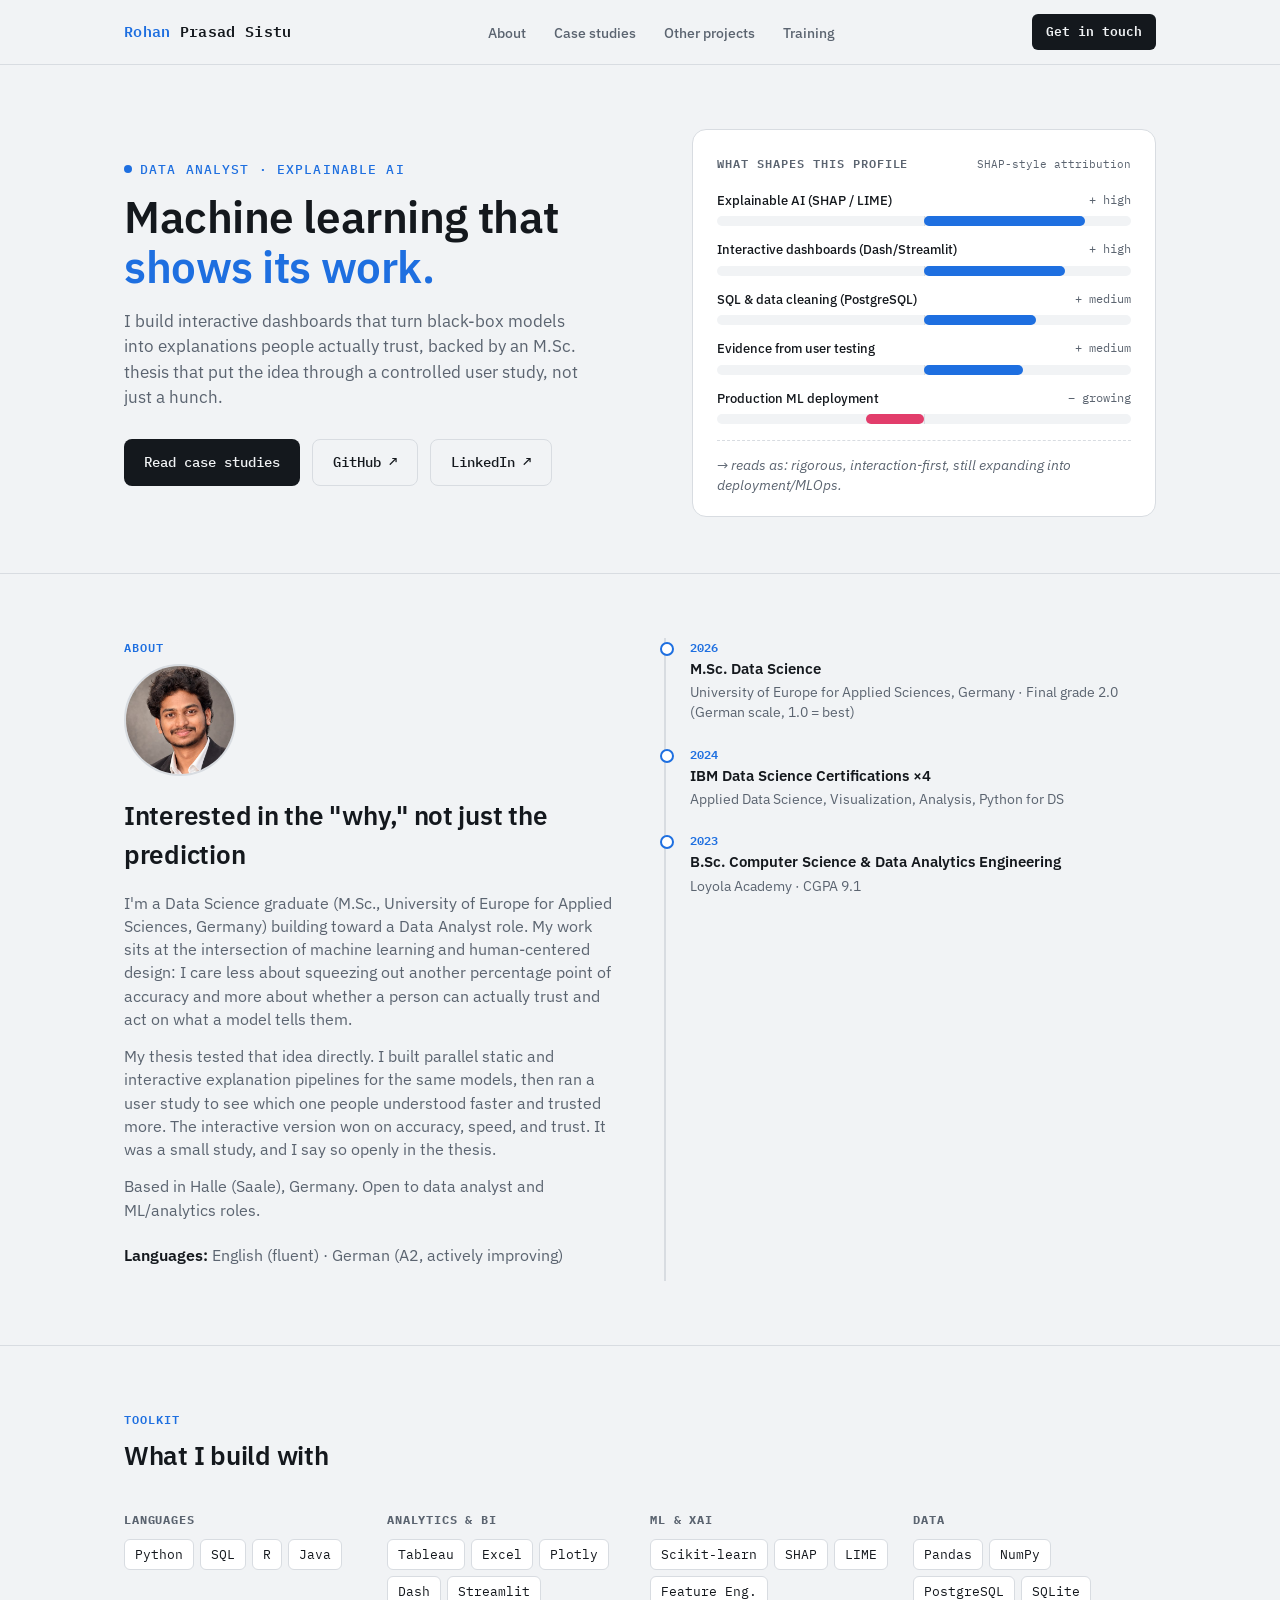
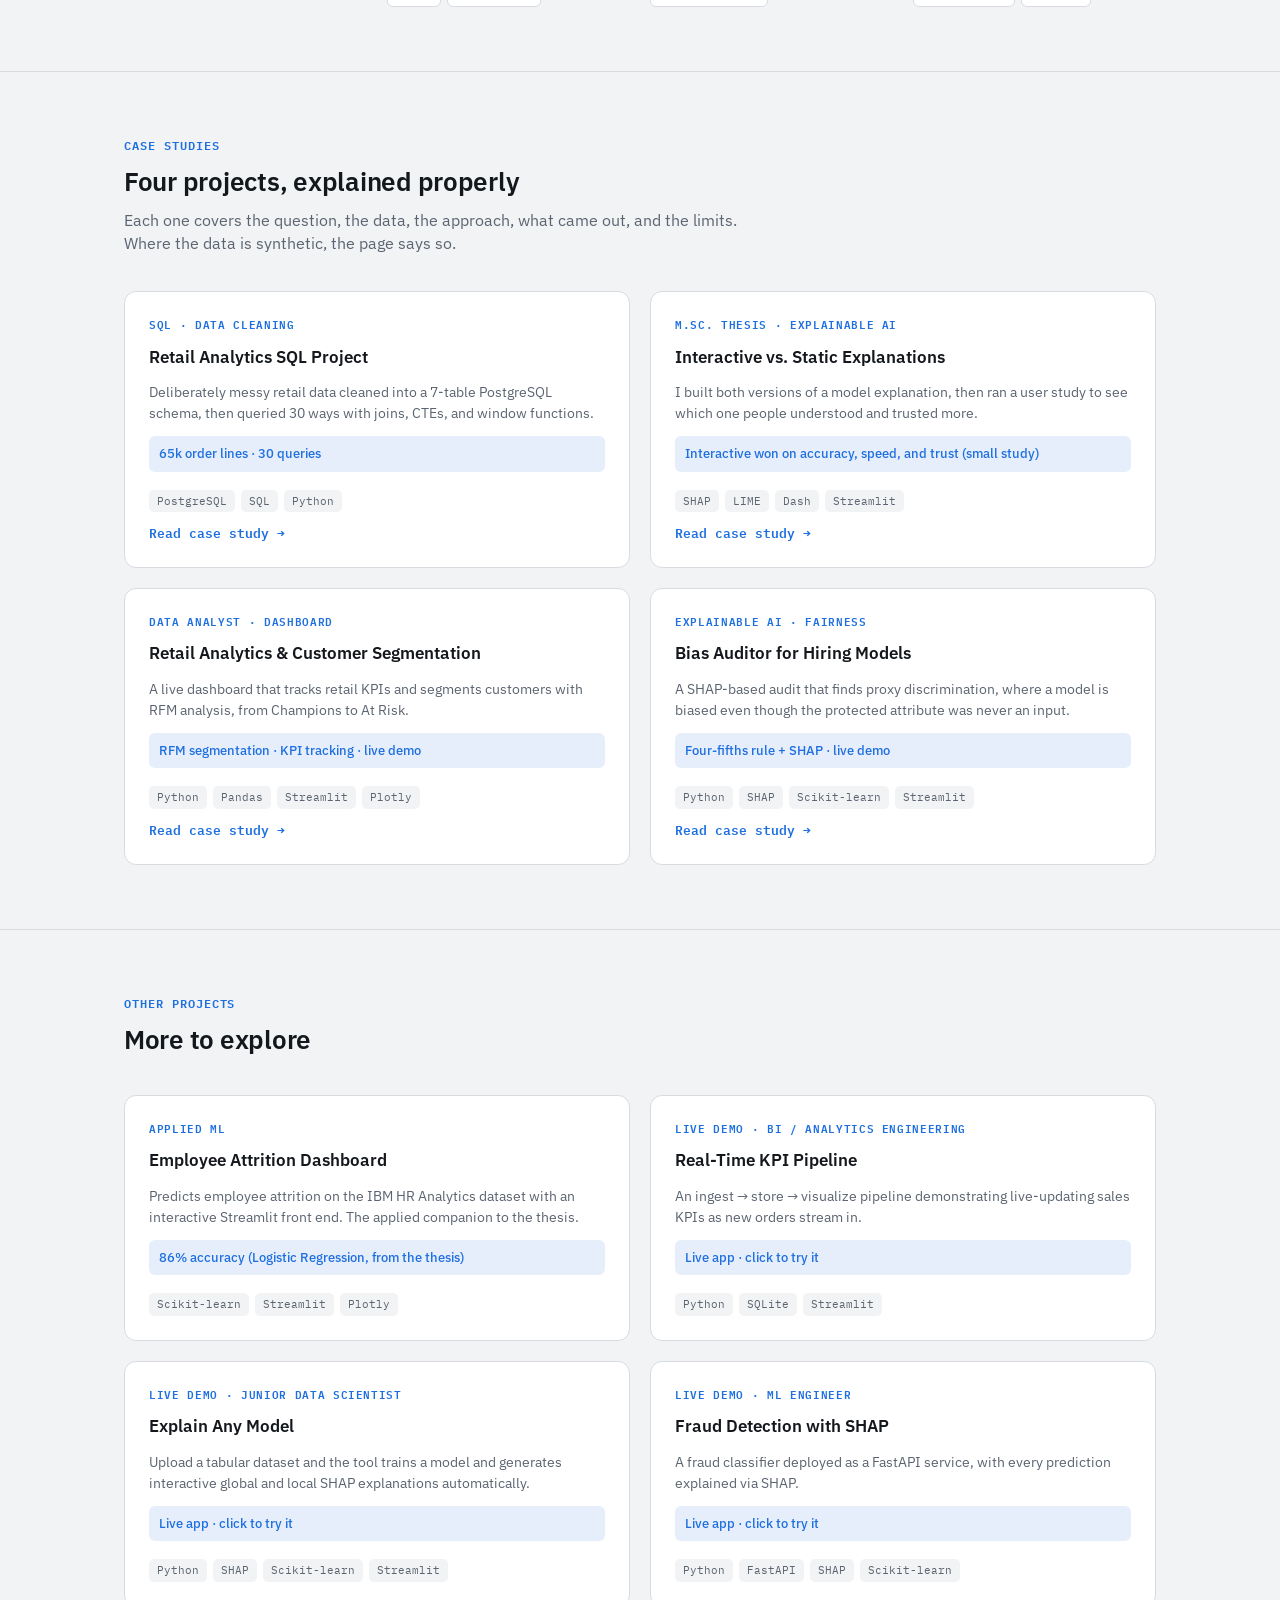
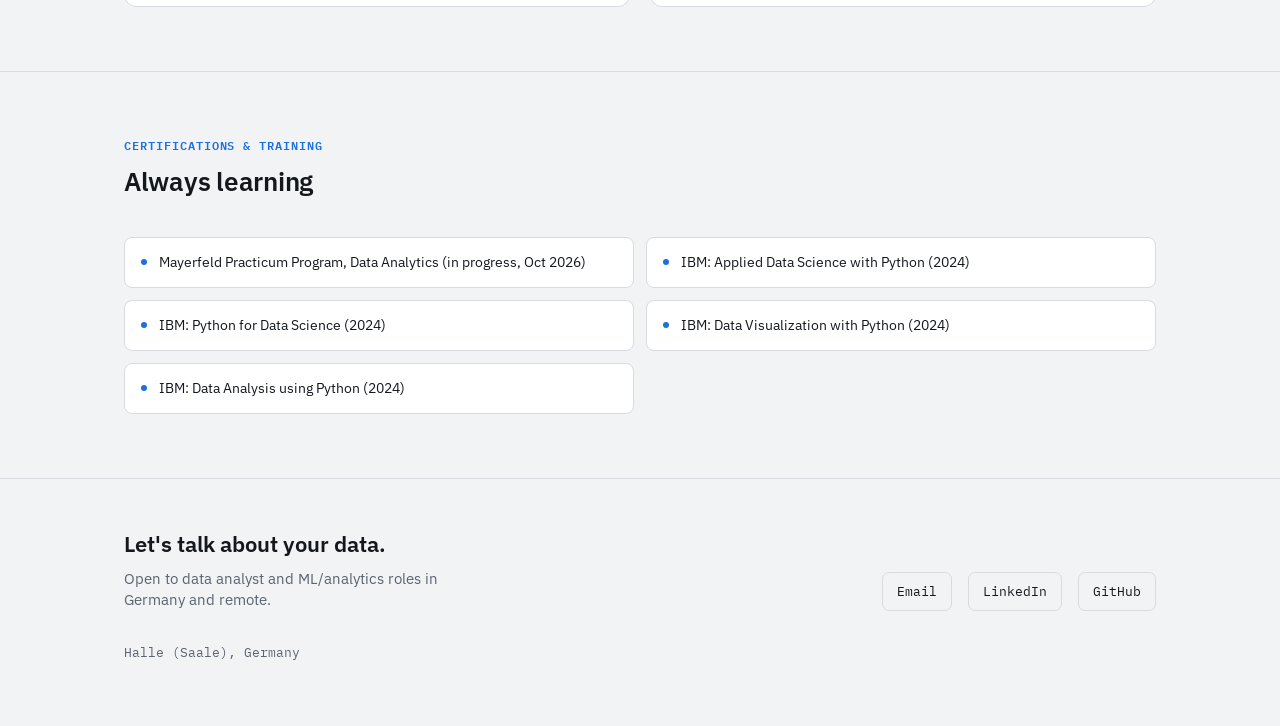
==== commit f0f8ff92: "Add files via upload" ====
--- a/index.html
+++ b/index.html
@@ -80,7 +80,7 @@
   <div class="wrap about-grid">
     <div>
       <div class="section-eyebrow">About</div>
-      <img src="assets/photo.jpg" alt="Rohan Prasad Sistu" class="profile-photo">
+      <img src="assets/profile.jpg" alt="Rohan Prasad Sistu" class="profile-photo">
       <h2 style="margin-bottom:18px;">Interested in the "why," not just the prediction</h2>
       <p>
         I'm a Data Science graduate (M.Sc., University of Europe for Applied Sciences, Germany) building toward
--- a/assets/style.css
+++ b/assets/style.css
@@ -0,0 +1,265 @@
+
+  :root{
+    --paper:#F1F3F5;
+    --panel:#FFFFFF;
+    --ink:#14181D;
+    --muted:#5B6470;
+    --line:#D8DCE1;
+    --blue:#1E6FE0;
+    --blue-soft:#E6EEFC;
+    --pink:#E23D6B;
+    --pink-soft:#FCE9EE;
+    --radius:10px;
+    --maxw:1080px;
+  }
+  @media (prefers-color-scheme: dark){
+    :root{
+      --paper:#12151A;
+      --panel:#191D24;
+      --ink:#EDEFF2;
+      --muted:#9AA3AF;
+      --line:#2A2F38;
+      --blue-soft:#132A4D;
+      --pink-soft:#3A1B26;
+    }
+  }
+  *{box-sizing:border-box; margin:0; padding:0;}
+  html{scroll-behavior:smooth;}
+  body{
+    background:var(--paper);
+    color:var(--ink);
+    font-family:'IBM Plex Sans', sans-serif;
+    line-height:1.5;
+    -webkit-font-smoothing:antialiased;
+  }
+  .mono{font-family:'IBM Plex Mono', monospace;}
+  a{color:inherit;}
+  :focus-visible{outline:2px solid var(--blue); outline-offset:3px;}
+
+  .wrap{max-width:var(--maxw); margin:0 auto; padding:0 24px;}
+
+  /* NAV */
+  nav{
+    position:sticky; top:0; z-index:50;
+    background:color-mix(in srgb, var(--paper) 88%, transparent);
+    backdrop-filter:blur(8px);
+    border-bottom:1px solid var(--line);
+  }
+  nav .wrap{display:flex; align-items:center; justify-content:space-between; height:64px;}
+  .brand{font-family:'IBM Plex Mono', monospace; font-weight:600; font-size:15px; letter-spacing:0.02em;}
+  .brand span{color:var(--blue);}
+  nav ul{list-style:none; display:flex; gap:28px;}
+  nav ul a{
+    font-size:14px; font-weight:500; text-decoration:none; color:var(--muted);
+    transition:color 0.15s ease;
+  }
+  nav ul a:hover{color:var(--ink);}
+  .nav-cta{
+    font-size:13px; font-weight:600; font-family:'IBM Plex Mono', monospace;
+    background:var(--ink); color:var(--paper); padding:8px 14px; border-radius:6px;
+    text-decoration:none; white-space:nowrap;
+  }
+
+  /* HERO */
+  .hero{padding:64px 0 56px; border-bottom:1px solid var(--line);}
+  .hero-grid{display:grid; grid-template-columns:1.05fr 0.95fr; gap:56px; align-items:center;}
+  @media (max-width:860px){.hero-grid{grid-template-columns:1fr; gap:40px;}}
+
+  .eyebrow{
+    font-family:'IBM Plex Mono', monospace; font-size:12.5px; font-weight:500;
+    color:var(--blue); text-transform:uppercase; letter-spacing:0.09em; margin-bottom:14px;
+    display:flex; align-items:center; gap:8px;
+  }
+  .eyebrow::before{content:""; width:8px; height:8px; border-radius:50%; background:var(--blue); display:inline-block;}
+
+  h1{
+    font-size:44px; line-height:1.12; font-weight:600; letter-spacing:-0.01em; margin-bottom:18px;
+  }
+  @media (max-width:520px){h1{font-size:32px;}}
+  h1 .hl{color:var(--blue);}
+
+  .lede{font-size:17px; color:var(--muted); max-width:46ch; margin-bottom:28px;}
+
+  .btn-row{display:flex; gap:12px; flex-wrap:wrap;}
+  .btn{
+    font-family:'IBM Plex Mono', monospace; font-size:14px; font-weight:500;
+    padding:12px 20px; border-radius:8px; text-decoration:none;
+    display:inline-flex; align-items:center; gap:8px;
+    transition:transform 0.15s ease, box-shadow 0.15s ease;
+  }
+  .btn:hover{transform:translateY(-1px);}
+  .btn-primary{background:var(--ink); color:var(--paper);}
+  .btn-ghost{background:transparent; color:var(--ink); border:1px solid var(--line);}
+
+  /* SIGNATURE: attribution waterfall */
+  .attribution{
+    background:var(--panel); border:1px solid var(--line); border-radius:14px;
+    padding:24px 24px 20px;
+  }
+  .attribution-head{
+    display:flex; justify-content:space-between; align-items:baseline; margin-bottom:18px;
+  }
+  .attribution-title{font-family:'IBM Plex Mono', monospace; font-size:12px; font-weight:600; color:var(--muted); text-transform:uppercase; letter-spacing:0.08em;}
+  .attribution-sub{font-family:'IBM Plex Mono', monospace; font-size:11px; color:var(--muted);}
+
+  .attr-row{margin-bottom:14px;}
+  .attr-label{
+    display:flex; justify-content:space-between; font-size:13px; margin-bottom:6px;
+  }
+  .attr-name{font-weight:500;}
+  .attr-val{font-family:'IBM Plex Mono', monospace; font-size:12px; color:var(--muted);}
+  .attr-track{
+    position:relative; height:10px; background:var(--paper); border-radius:5px; overflow:hidden;
+  }
+  .attr-fill{
+    position:absolute; top:0; bottom:0; left:50%; border-radius:5px;
+    width:0; transition:width 0.9s cubic-bezier(.22,1,.36,1);
+  }
+  .attr-fill.pos{background:var(--blue);}
+  .attr-fill.neg{background:var(--pink); left:auto; right:50%;}
+  .attr-row[data-in="1"] .attr-fill{ }
+
+  .attr-baseline{
+    position:absolute; left:50%; top:-4px; bottom:-4px; width:1px; background:var(--line);
+  }
+  .attribution-foot{
+    margin-top:16px; padding-top:14px; border-top:1px dashed var(--line);
+    font-size:13.5px; color:var(--muted); font-style:italic;
+  }
+
+  /* SECTIONS */
+  section{padding:64px 0; border-bottom:1px solid var(--line);}
+  .section-head{margin-bottom:36px;}
+  .section-eyebrow{
+    font-family:'IBM Plex Mono', monospace; font-size:12px; font-weight:600; color:var(--blue);
+    text-transform:uppercase; letter-spacing:0.08em; margin-bottom:8px;
+  }
+  h2{font-size:26px; font-weight:600; letter-spacing:-0.01em;}
+
+  /* ABOUT + TIMELINE */
+  .about-grid{display:grid; grid-template-columns:1fr 1fr; gap:48px;}
+  @media (max-width:800px){.about-grid{grid-template-columns:1fr;}}
+  .about-grid p{color:var(--muted); font-size:15.5px; margin-bottom:14px;}
+
+  .profile-photo{
+    width:112px; height:112px; border-radius:50%; object-fit:cover;
+    border:2px solid var(--line); margin-bottom:20px; display:block;
+  }
+
+  .timeline{border-left:2px solid var(--line); padding-left:24px; display:flex; flex-direction:column; gap:22px;}
+  .tl-item{position:relative;}
+  .tl-item::before{
+    content:""; position:absolute; left:-30px; top:4px; width:10px; height:10px; border-radius:50%;
+    background:var(--panel); border:2px solid var(--blue);
+  }
+  .tl-year{font-family:'IBM Plex Mono', monospace; font-size:12px; color:var(--blue); font-weight:600; margin-bottom:2px;}
+  .tl-title{font-weight:600; font-size:15px; margin-bottom:2px;}
+  .tl-sub{color:var(--muted); font-size:13.5px;}
+
+  /* SKILLS */
+  .skill-groups{display:grid; grid-template-columns:repeat(4,1fr); gap:20px;}
+  @media (max-width:800px){.skill-groups{grid-template-columns:repeat(2,1fr);}}
+  @media (max-width:480px){.skill-groups{grid-template-columns:1fr;}}
+  .skill-group h3{font-size:12px; text-transform:uppercase; letter-spacing:0.07em; color:var(--muted); font-family:'IBM Plex Mono', monospace; margin-bottom:10px;}
+  .chips{display:flex; flex-wrap:wrap; gap:6px;}
+  .chip{
+    font-size:12.5px; padding:5px 10px; border-radius:6px; background:var(--panel); border:1px solid var(--line);
+    font-family:'IBM Plex Mono', monospace;
+  }
+
+  /* PROJECTS */
+  .project-grid{display:grid; grid-template-columns:1fr 1fr; gap:20px;}
+  @media (max-width:760px){.project-grid{grid-template-columns:1fr;}}
+  .card{
+    background:var(--panel); border:1px solid var(--line); border-radius:12px; padding:24px;
+    display:flex; flex-direction:column; gap:12px; text-decoration:none; color:inherit;
+    transition:border-color 0.15s ease, transform 0.15s ease;
+  }
+  .card:hover{border-color:var(--blue); transform:translateY(-2px);}
+  .card-tag{font-family:'IBM Plex Mono', monospace; font-size:11px; color:var(--blue); text-transform:uppercase; letter-spacing:0.06em; font-weight:600;}
+  .card h3{font-size:17px; font-weight:600;}
+  .card p{font-size:14px; color:var(--muted);}
+  .card-stack{display:flex; flex-wrap:wrap; gap:6px; margin-top:auto; padding-top:6px;}
+  .card-stack span{font-size:11px; font-family:'IBM Plex Mono', monospace; color:var(--muted); background:var(--paper); padding:3px 8px; border-radius:5px;}
+  .card-result{
+    font-size:13px; font-weight:500; padding:8px 10px; border-radius:6px; background:var(--blue-soft); color:var(--blue);
+  }
+
+  /* CERTS */
+  .cert-list{display:grid; grid-template-columns:1fr 1fr; gap:12px;}
+  @media (max-width:640px){.cert-list{grid-template-columns:1fr;}}
+  .cert-item{
+    display:flex; align-items:center; gap:12px; padding:14px 16px; background:var(--panel);
+    border:1px solid var(--line); border-radius:8px; font-size:14px;
+  }
+  .cert-item .dot{width:6px; height:6px; border-radius:50%; background:var(--blue); flex-shrink:0;}
+
+  /* FOOTER */
+  footer{padding:48px 0 64px;}
+  .footer-grid{display:flex; justify-content:space-between; align-items:flex-end; flex-wrap:wrap; gap:24px;}
+  .footer-title{font-size:22px; font-weight:600; margin-bottom:8px;}
+  .footer-sub{color:var(--muted); font-size:14.5px; max-width:40ch;}
+  .footer-links{display:flex; gap:16px;}
+  .footer-links a{
+    font-family:'IBM Plex Mono', monospace; font-size:13px; text-decoration:none; color:var(--ink);
+    border:1px solid var(--line); padding:9px 14px; border-radius:7px;
+  }
+  .footer-links a:hover{border-color:var(--blue); color:var(--blue);}
+  .footer-note{margin-top:32px; font-size:12.5px; color:var(--muted); font-family:'IBM Plex Mono', monospace;}
+
+  @media (prefers-reduced-motion: reduce){
+    *{transition:none !important; animation:none !important; scroll-behavior:auto !important;}
+  }
+
+  /* ---------- additions: case-study pages ---------- */
+  .card-link{font-family:'IBM Plex Mono', monospace; font-size:12.5px; color:var(--blue); font-weight:600;}
+  .section-sub{color:var(--muted); font-size:15.5px; max-width:62ch; margin-top:8px;}
+  .subhead{font-family:'IBM Plex Mono', monospace; font-size:12px; font-weight:600; color:var(--muted); text-transform:uppercase; letter-spacing:0.08em; margin:44px 0 16px;}
+  .lang-line{margin-top:22px; font-size:14px; color:var(--muted);}
+  .lang-line b{color:var(--ink); font-weight:600;}
+
+  .crumb{font-family:'IBM Plex Mono', monospace; font-size:12.5px; color:var(--muted); margin-bottom:18px;}
+  .crumb a{color:var(--blue); text-decoration:none;}
+  .cs-head{padding:52px 0 40px; border-bottom:1px solid var(--line);}
+  .cs-head h1{font-size:clamp(28px,4.2vw,40px); line-height:1.15; letter-spacing:-0.02em; margin-bottom:14px; max-width:20ch;}
+  .cs-sum{font-size:17px; color:var(--muted); max-width:62ch;}
+  .meta{display:grid; grid-template-columns:repeat(auto-fit,minmax(190px,1fr)); gap:18px 28px; margin-top:30px;}
+  .meta div{min-width:0;}
+  .meta dt{font-family:'IBM Plex Mono', monospace; font-size:11px; text-transform:uppercase; letter-spacing:0.07em; color:var(--muted); margin-bottom:4px;}
+  .meta dd{font-size:14.5px; font-weight:500;}
+  .meta a{color:var(--blue);}
+  .cs-body{padding:48px 0 24px;}
+  .cs-body .wrap{max-width:820px;}
+  .cs-body h2{font-size:22px; margin:46px 0 12px; letter-spacing:-0.01em;}
+  .cs-body h2:first-child{margin-top:0;}
+  .cs-body h3{font-size:16px; margin:26px 0 8px;}
+  .cs-body p, .cs-body li{font-size:16px; color:color-mix(in srgb, var(--ink) 80%, var(--paper));}
+  .cs-body p{margin-bottom:14px;}
+  .cs-body ul, .cs-body ol{margin:0 0 16px 22px;}
+  .cs-body li{margin-bottom:7px;}
+  .callout{background:var(--blue-soft); border:1px solid var(--line); border-left:3px solid var(--blue); border-radius:8px; padding:14px 16px; margin:22px 0; font-size:14.5px;}
+  .callout p{font-size:14.5px; margin:0;}
+  .stats{display:grid; grid-template-columns:repeat(auto-fit,minmax(150px,1fr)); gap:14px; margin:24px 0;}
+  .stat{background:var(--panel); border:1px solid var(--line); border-radius:10px; padding:16px;}
+  .stat b{display:block; font-family:'IBM Plex Mono', monospace; font-size:24px; font-weight:600; color:var(--blue); margin-bottom:2px;}
+  .stat span{font-size:13px; color:var(--muted);}
+  table.t{width:100%; border-collapse:collapse; margin:18px 0 22px; font-size:14.5px; background:var(--panel); border:1px solid var(--line);}
+  .t th, .t td{padding:10px 12px; text-align:left; border-bottom:1px solid var(--line); vertical-align:top;}
+  .t th{font-family:'IBM Plex Mono', monospace; font-size:11.5px; text-transform:uppercase; letter-spacing:0.06em; color:var(--muted); background:var(--paper);}
+  .t tr:last-child td{border-bottom:0;}
+  .t td:first-child{font-weight:500;}
+  .t-wrap{overflow-x:auto;}
+  figure{margin:24px 0;}
+  figure img{width:100%; height:auto; border-radius:10px; border:1px solid var(--line); display:block;}
+  figure.light img{background:#fff; padding:14px;}
+  figcaption{font-size:13px; color:var(--muted); margin-top:8px;}
+  code{font-family:'IBM Plex Mono', monospace; font-size:0.88em; background:var(--panel); border:1px solid var(--line); padding:1px 6px; border-radius:5px;}
+  .pill-row{display:flex; gap:10px; flex-wrap:wrap; margin-top:22px;}
+  .cs-nav{display:flex; justify-content:space-between; gap:16px; padding:28px 0 8px; border-top:1px solid var(--line); margin-top:48px; flex-wrap:wrap;}
+  .cs-nav a{font-family:'IBM Plex Mono', monospace; font-size:13px; text-decoration:none; color:var(--blue); font-weight:500;}
+  .cs-nav a:hover{text-decoration:underline;}
+  nav ul a{white-space:nowrap;}
+  @media (max-width:760px){nav ul{display:none;}}
+  .notfound{padding:120px 0; text-align:center;}
+  .notfound h1{font-size:44px; margin-bottom:12px;}
+  .notfound p{color:var(--muted); margin-bottom:24px;}
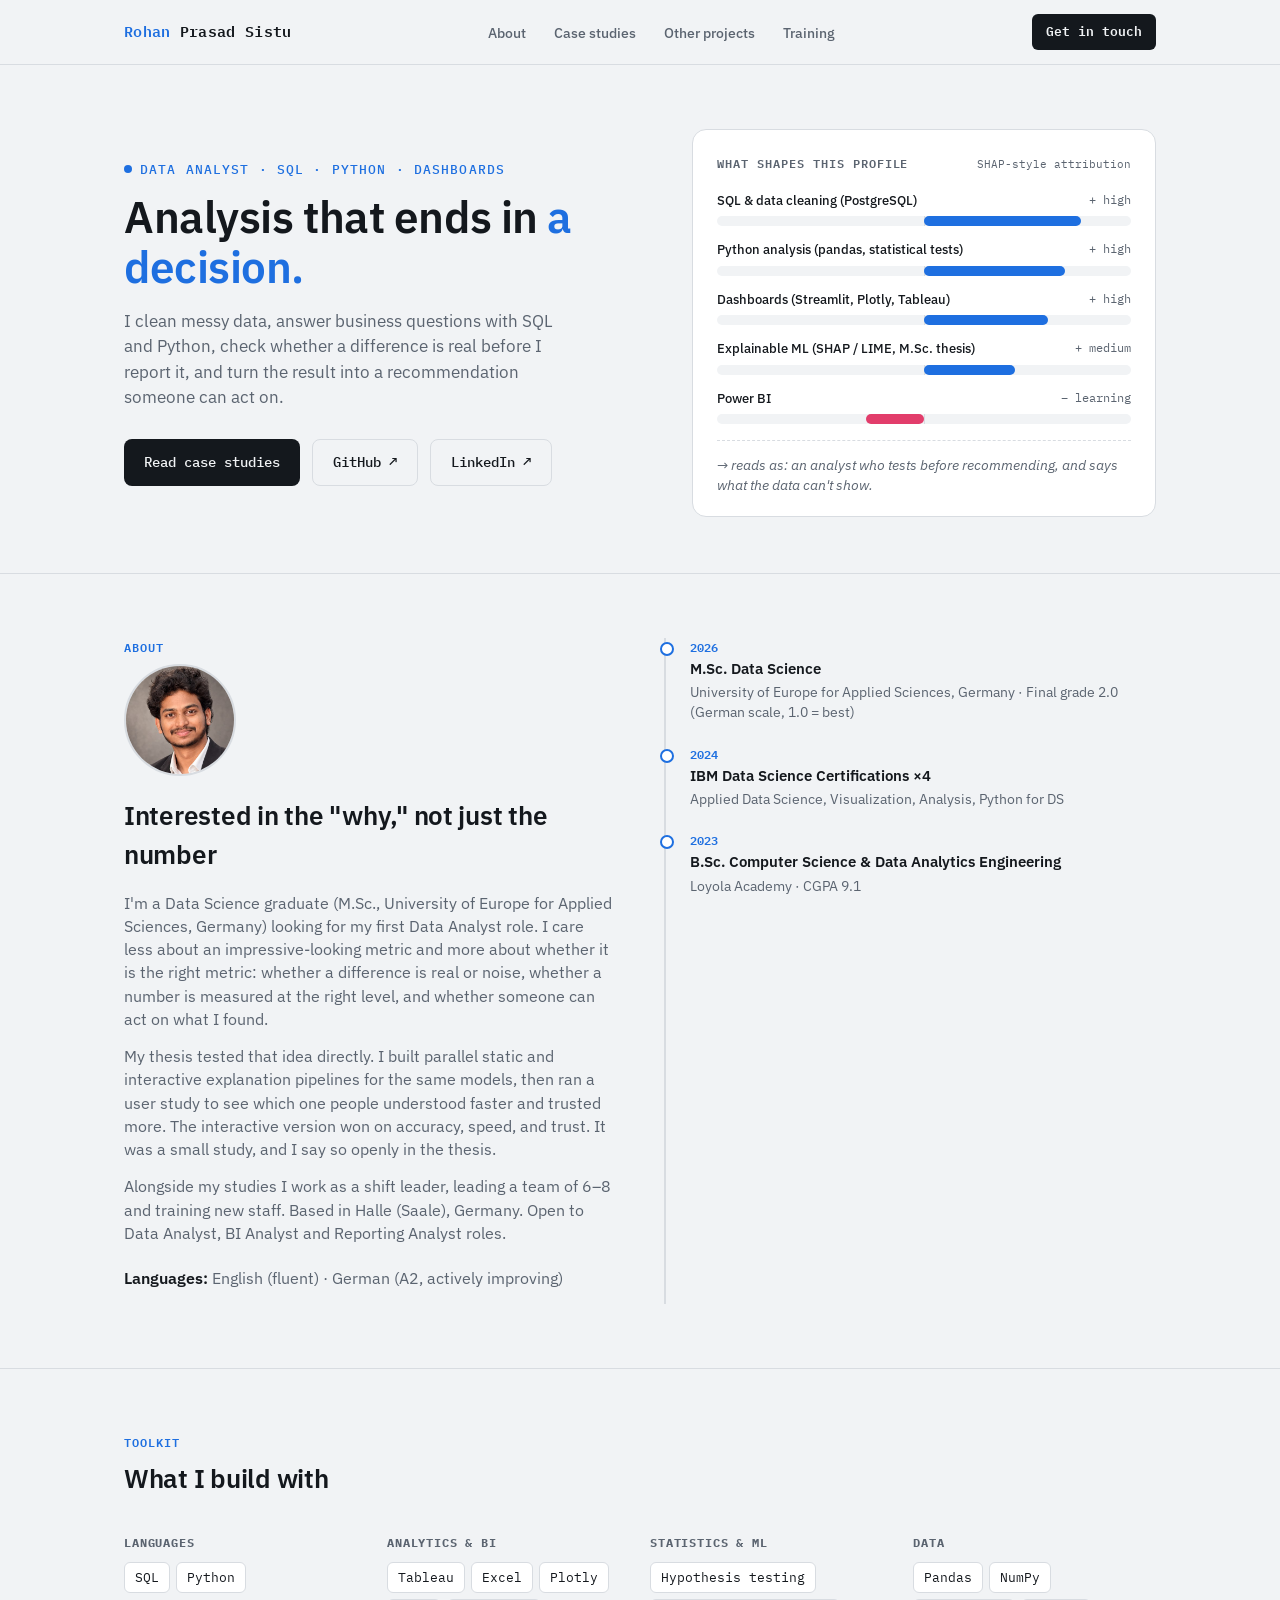
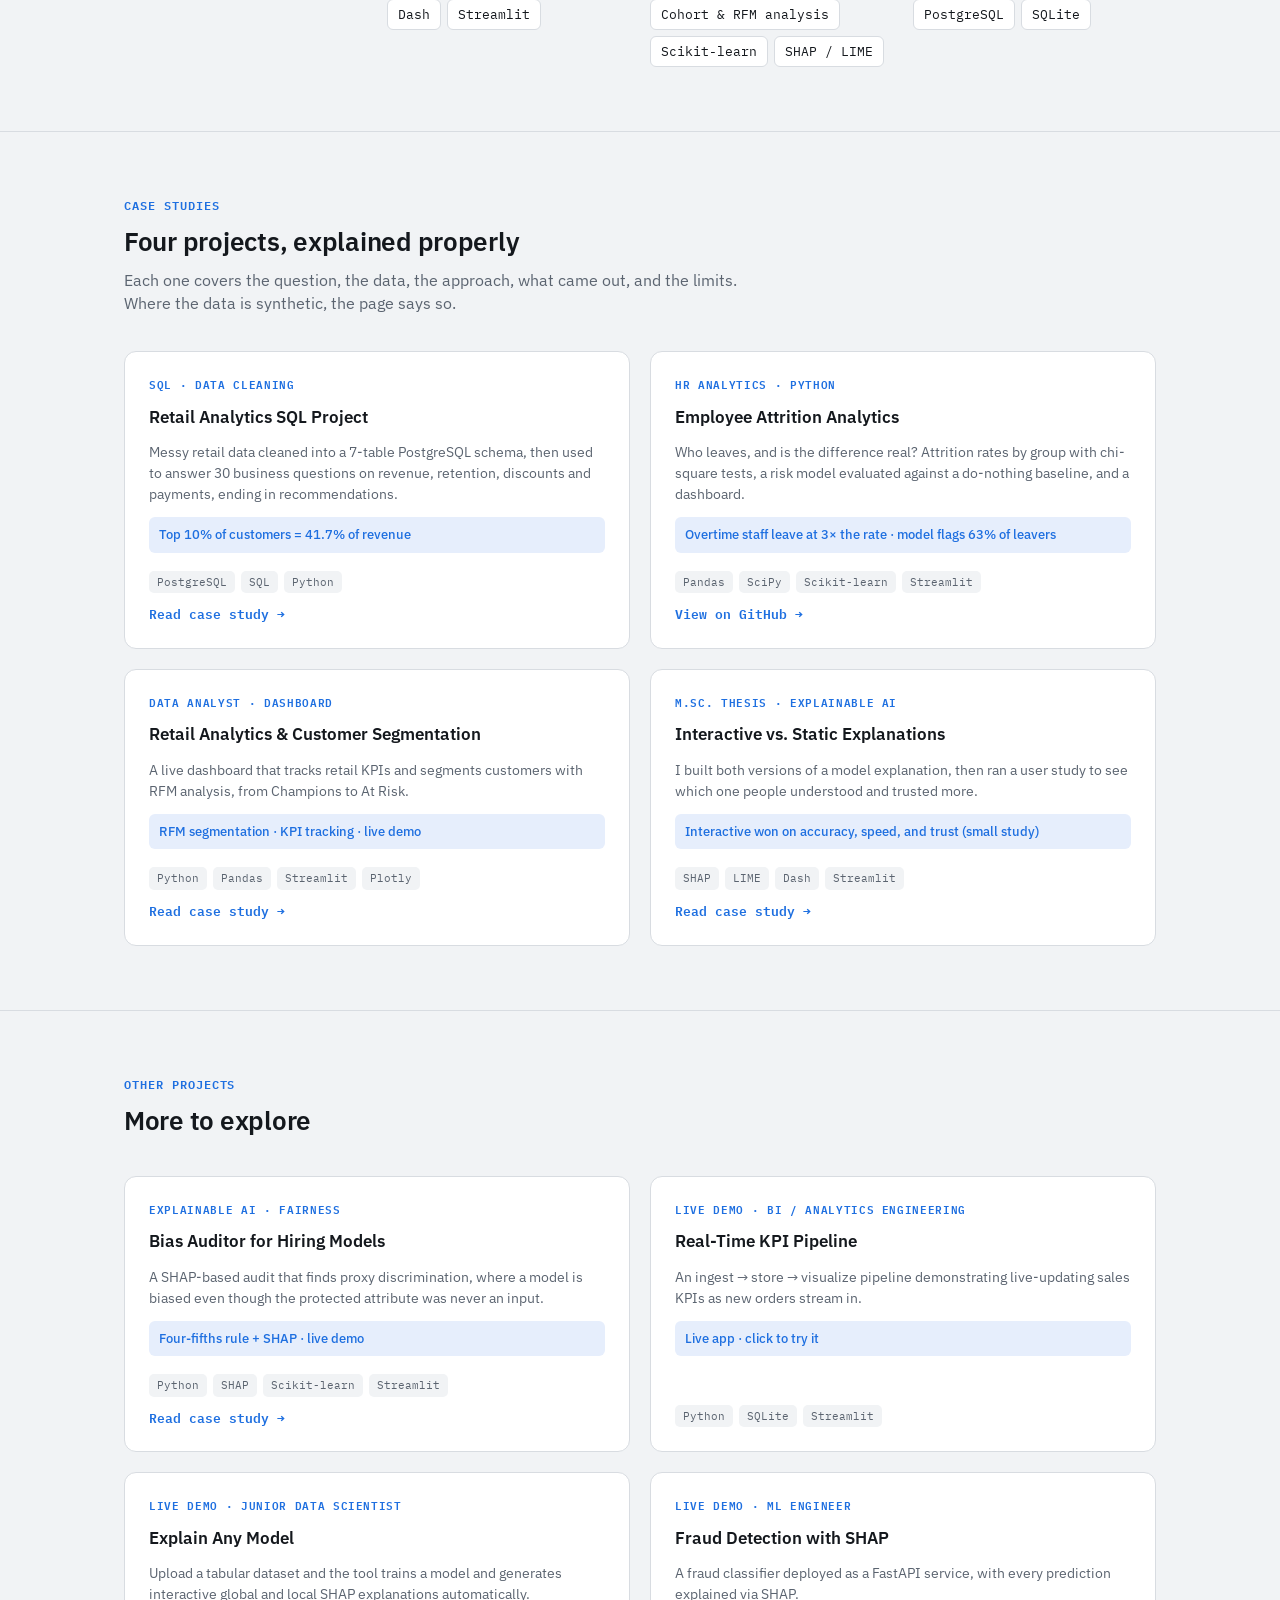
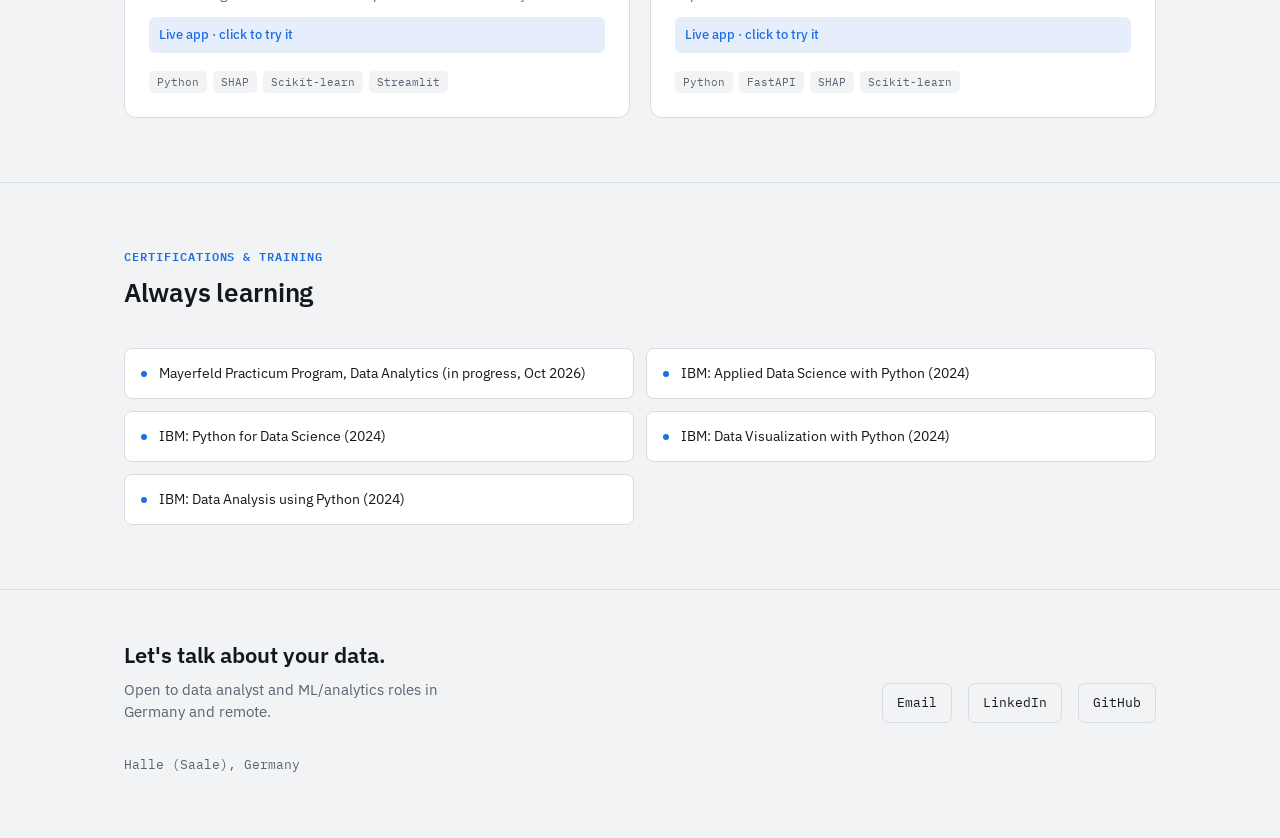
==== commit 0ccba055: "Reposition portfolio for Data Analyst roles and add project findings Co-Authored-By: Claude Opus 5.5" ====
--- a/index.html
+++ b/index.html
@@ -3,10 +3,10 @@
 <head>
 <meta charset="UTF-8">
 <meta name="viewport" content="width=device-width, initial-scale=1.0">
-<title>Rohan Prasad Sistu | Data Analyst & Explainable AI</title>
-<meta name="description" content="Portfolio of Rohan Prasad Sistu: data analytics, SQL, dashboards, and explainable machine learning, with case studies.">
-<meta property="og:title" content="Rohan Prasad Sistu | Data Analyst & Explainable AI">
-<meta property="og:description" content="Portfolio of Rohan Prasad Sistu: data analytics, SQL, dashboards, and explainable machine learning, with case studies.">
+<title>Rohan Prasad Sistu | Data Analyst</title>
+<meta name="description" content="Portfolio of Rohan Prasad Sistu, Data Analyst: SQL, Python and dashboard case studies with findings, recommendations and honest limits.">
+<meta property="og:title" content="Rohan Prasad Sistu | Data Analyst">
+<meta property="og:description" content="Portfolio of Rohan Prasad Sistu, Data Analyst: SQL, Python and dashboard case studies with findings, recommendations and honest limits.">
 <meta property="og:type" content="website">
 <meta name="theme-color" content="#1E6FE0">
 <link rel="icon" href="data:image/svg+xml,%3Csvg xmlns='http://www.w3.org/2000/svg' viewBox='0 0 64 64'%3E%3Crect width='64' height='64' rx='14' fill='%231E6FE0'/%3E%3Ctext x='32' y='44' font-family='monospace' font-size='34' font-weight='700' text-anchor='middle' fill='white'%3ER%3C/text%3E%3C/svg%3E">
@@ -32,11 +32,11 @@
 <header class="hero">
   <div class="wrap hero-grid">
     <div>
-      <div class="eyebrow">Data Analyst · Explainable AI</div>
-      <h1>Machine learning that <span class="hl">shows its work.</span></h1>
+      <div class="eyebrow">Data Analyst · SQL · Python · Dashboards</div>
+      <h1>Analysis that ends in <span class="hl">a decision.</span></h1>
       <p class="lede">
-        I build interactive dashboards that turn black-box models into explanations people actually trust,
-        backed by an M.Sc. thesis that put the idea through a controlled user study, not just a hunch.
+        I clean messy data, answer business questions with SQL and Python, check whether a difference is real
+        before I report it, and turn the result into a recommendation someone can act on.
       </p>
       <div class="btn-row">
         <a class="btn btn-primary" href="#case-studies">Read case studies</a>
@@ -51,27 +51,27 @@
         <span class="attribution-sub">SHAP-style attribution</span>
       </div>
       <div class="attr-row">
-        <div class="attr-label"><span class="attr-name">Explainable AI (SHAP / LIME)</span><span class="attr-val">+ high</span></div>
-        <div class="attr-track"><span class="attr-baseline"></span><span class="attr-fill pos" style="width:39%"></span></div>
-      </div>
-      <div class="attr-row">
-        <div class="attr-label"><span class="attr-name">Interactive dashboards (Dash/Streamlit)</span><span class="attr-val">+ high</span></div>
+        <div class="attr-label"><span class="attr-name">SQL &amp; data cleaning (PostgreSQL)</span><span class="attr-val">+ high</span></div>
+        <div class="attr-track"><span class="attr-baseline"></span><span class="attr-fill pos" style="width:38%"></span></div>
+      </div>
+      <div class="attr-row">
+        <div class="attr-label"><span class="attr-name">Python analysis (pandas, statistical tests)</span><span class="attr-val">+ high</span></div>
         <div class="attr-track"><span class="attr-baseline"></span><span class="attr-fill pos" style="width:34%"></span></div>
       </div>
       <div class="attr-row">
-        <div class="attr-label"><span class="attr-name">SQL &amp; data cleaning (PostgreSQL)</span><span class="attr-val">+ medium</span></div>
-        <div class="attr-track"><span class="attr-baseline"></span><span class="attr-fill pos" style="width:27%"></span></div>
-      </div>
-      <div class="attr-row">
-        <div class="attr-label"><span class="attr-name">Evidence from user testing</span><span class="attr-val">+ medium</span></div>
-        <div class="attr-track"><span class="attr-baseline"></span><span class="attr-fill pos" style="width:24%"></span></div>
-      </div>
-      <div class="attr-row">
-        <div class="attr-label"><span class="attr-name">Production ML deployment</span><span class="attr-val">– growing</span></div>
+        <div class="attr-label"><span class="attr-name">Dashboards (Streamlit, Plotly, Tableau)</span><span class="attr-val">+ high</span></div>
+        <div class="attr-track"><span class="attr-baseline"></span><span class="attr-fill pos" style="width:30%"></span></div>
+      </div>
+      <div class="attr-row">
+        <div class="attr-label"><span class="attr-name">Explainable ML (SHAP / LIME, M.Sc. thesis)</span><span class="attr-val">+ medium</span></div>
+        <div class="attr-track"><span class="attr-baseline"></span><span class="attr-fill pos" style="width:22%"></span></div>
+      </div>
+      <div class="attr-row">
+        <div class="attr-label"><span class="attr-name">Power BI</span><span class="attr-val">– learning</span></div>
         <div class="attr-track"><span class="attr-baseline"></span><span class="attr-fill neg" style="width:14%"></span></div>
       </div>
 
-      <div class="attribution-foot">→ reads as: rigorous, interaction-first, still expanding into deployment/MLOps.</div>
+      <div class="attribution-foot">→ reads as: an analyst who tests before recommending, and says what the data can't show.</div>
     </div>
   </div>
 </header>
@@ -81,12 +81,12 @@
     <div>
       <div class="section-eyebrow">About</div>
       <img src="assets/profile.jpg" alt="Rohan Prasad Sistu" class="profile-photo">
-      <h2 style="margin-bottom:18px;">Interested in the "why," not just the prediction</h2>
+      <h2 style="margin-bottom:18px;">Interested in the "why," not just the number</h2>
       <p>
-        I'm a Data Science graduate (M.Sc., University of Europe for Applied Sciences, Germany) building toward
-        a Data Analyst role. My work sits at the intersection of machine learning and human-centered design: I care
-        less about squeezing out another percentage point of accuracy and more about whether a person can actually
-        trust and act on what a model tells them.
+        I'm a Data Science graduate (M.Sc., University of Europe for Applied Sciences, Germany) looking for my
+        first Data Analyst role. I care less about an impressive-looking metric and more about whether it is the
+        right metric: whether a difference is real or noise, whether a number is measured at the right level, and
+        whether someone can act on what I found.
       </p>
       <p>
         My thesis tested that idea directly. I built parallel static and interactive explanation pipelines for the
@@ -94,7 +94,8 @@
         version won on accuracy, speed, and trust. It was a small study, and I say so openly in the thesis.
       </p>
       <p>
-        Based in Halle (Saale), Germany. Open to data analyst and ML/analytics roles.
+        Alongside my studies I work as a shift leader, leading a team of 6–8 and training new staff. Based in
+        Halle (Saale), Germany. Open to Data Analyst, BI Analyst and Reporting Analyst roles.
       </p>
       <p class="lang-line"><b>Languages:</b> English (fluent) · German (A2, actively improving)</p>
     </div>
@@ -125,9 +126,9 @@
       <h2>What I build with</h2>
     </div>
     <div class="skill-groups">
-      <div class="skill-group"><h3>Languages</h3><div class="chips"><span class="chip">Python</span><span class="chip">SQL</span><span class="chip">R</span><span class="chip">Java</span></div></div>
+      <div class="skill-group"><h3>Languages</h3><div class="chips"><span class="chip">SQL</span><span class="chip">Python</span></div></div>
       <div class="skill-group"><h3>Analytics &amp; BI</h3><div class="chips"><span class="chip">Tableau</span><span class="chip">Excel</span><span class="chip">Plotly</span><span class="chip">Dash</span><span class="chip">Streamlit</span></div></div>
-      <div class="skill-group"><h3>ML &amp; XAI</h3><div class="chips"><span class="chip">Scikit-learn</span><span class="chip">SHAP</span><span class="chip">LIME</span><span class="chip">Feature Eng.</span></div></div>
+      <div class="skill-group"><h3>Statistics &amp; ML</h3><div class="chips"><span class="chip">Hypothesis testing</span><span class="chip">Cohort &amp; RFM analysis</span><span class="chip">Scikit-learn</span><span class="chip">SHAP / LIME</span></div></div>
       <div class="skill-group"><h3>Data</h3><div class="chips"><span class="chip">Pandas</span><span class="chip">NumPy</span><span class="chip">PostgreSQL</span><span class="chip">SQLite</span></div></div>
     </div>
   </div>
@@ -144,9 +145,27 @@
       <a class="card" href="projects/sql-retail-analytics.html">
         <span class="card-tag">SQL · Data Cleaning</span>
         <h3>Retail Analytics SQL Project</h3>
-        <p>Deliberately messy retail data cleaned into a 7-table PostgreSQL schema, then queried 30 ways with joins, CTEs, and window functions.</p>
-        <div class="card-result">65k order lines · 30 queries</div>
+        <p>Messy retail data cleaned into a 7-table PostgreSQL schema, then used to answer 30 business questions on revenue, retention, discounts and payments, ending in recommendations.</p>
+        <div class="card-result">Top 10% of customers = 41.7% of revenue</div>
         <div class="card-stack"><span>PostgreSQL</span><span>SQL</span><span>Python</span></div>
+        <span class="card-link">Read case study →</span>
+      </a>
+
+      <a class="card" href="https://github.com/Rohan-sistu/employee-attrition-dashboard" target="_blank" rel="noopener">
+        <span class="card-tag">HR Analytics · Python</span>
+        <h3>Employee Attrition Analytics</h3>
+        <p>Who leaves, and is the difference real? Attrition rates by group with chi-square tests, a risk model evaluated against a do-nothing baseline, and a dashboard.</p>
+        <div class="card-result">Overtime staff leave at 3× the rate · model flags 63% of leavers</div>
+        <div class="card-stack"><span>Pandas</span><span>SciPy</span><span>Scikit-learn</span><span>Streamlit</span></div>
+        <span class="card-link">View on GitHub →</span>
+      </a>
+
+      <a class="card" href="projects/retail-rfm-dashboard.html">
+        <span class="card-tag">Data Analyst · Dashboard</span>
+        <h3>Retail Analytics &amp; Customer Segmentation</h3>
+        <p>A live dashboard that tracks retail KPIs and segments customers with RFM analysis, from Champions to At Risk.</p>
+        <div class="card-result">RFM segmentation · KPI tracking · live demo</div>
+        <div class="card-stack"><span>Python</span><span>Pandas</span><span>Streamlit</span><span>Plotly</span></div>
         <span class="card-link">Read case study →</span>
       </a>
 
@@ -159,15 +178,17 @@
         <span class="card-link">Read case study →</span>
       </a>
 
-      <a class="card" href="projects/retail-rfm-dashboard.html">
-        <span class="card-tag">Data Analyst · Dashboard</span>
-        <h3>Retail Analytics &amp; Customer Segmentation</h3>
-        <p>A live dashboard that tracks retail KPIs and segments customers with RFM analysis, from Champions to At Risk.</p>
-        <div class="card-result">RFM segmentation · KPI tracking · live demo</div>
-        <div class="card-stack"><span>Python</span><span>Pandas</span><span>Streamlit</span><span>Plotly</span></div>
-        <span class="card-link">Read case study →</span>
-      </a>
-
+    </div>
+  </div>
+</section>
+
+<section id="more">
+  <div class="wrap">
+    <div class="section-head">
+      <div class="section-eyebrow">Other projects</div>
+      <h2>More to explore</h2>
+    </div>
+    <div class="project-grid">
       <a class="card" href="projects/bias-auditor.html">
         <span class="card-tag">Explainable AI · Fairness</span>
         <h3>Bias Auditor for Hiring Models</h3>
@@ -175,26 +196,6 @@
         <div class="card-result">Four-fifths rule + SHAP · live demo</div>
         <div class="card-stack"><span>Python</span><span>SHAP</span><span>Scikit-learn</span><span>Streamlit</span></div>
         <span class="card-link">Read case study →</span>
-      </a>
-
-    </div>
-  </div>
-</section>
-
-<section id="more">
-  <div class="wrap">
-    <div class="section-head">
-      <div class="section-eyebrow">Other projects</div>
-      <h2>More to explore</h2>
-    </div>
-    <div class="project-grid">
-      <a class="card" href="https://github.com/Rohan-sistu/employee-attrition-dashboard" target="_blank" rel="noopener">
-        <span class="card-tag">Applied ML</span>
-        <h3>Employee Attrition Dashboard</h3>
-        <p>Predicts employee attrition on the IBM HR Analytics dataset with an interactive Streamlit front end. The applied companion to the thesis.</p>
-        <div class="card-result">86% accuracy (Logistic Regression, from the thesis)</div>
-        <div class="card-stack"><span>Scikit-learn</span><span>Streamlit</span><span>Plotly</span></div>
-        
       </a>
 
       <a class="card" href="https://realtime-kpi-pipeline.streamlit.app/" target="_blank" rel="noopener">
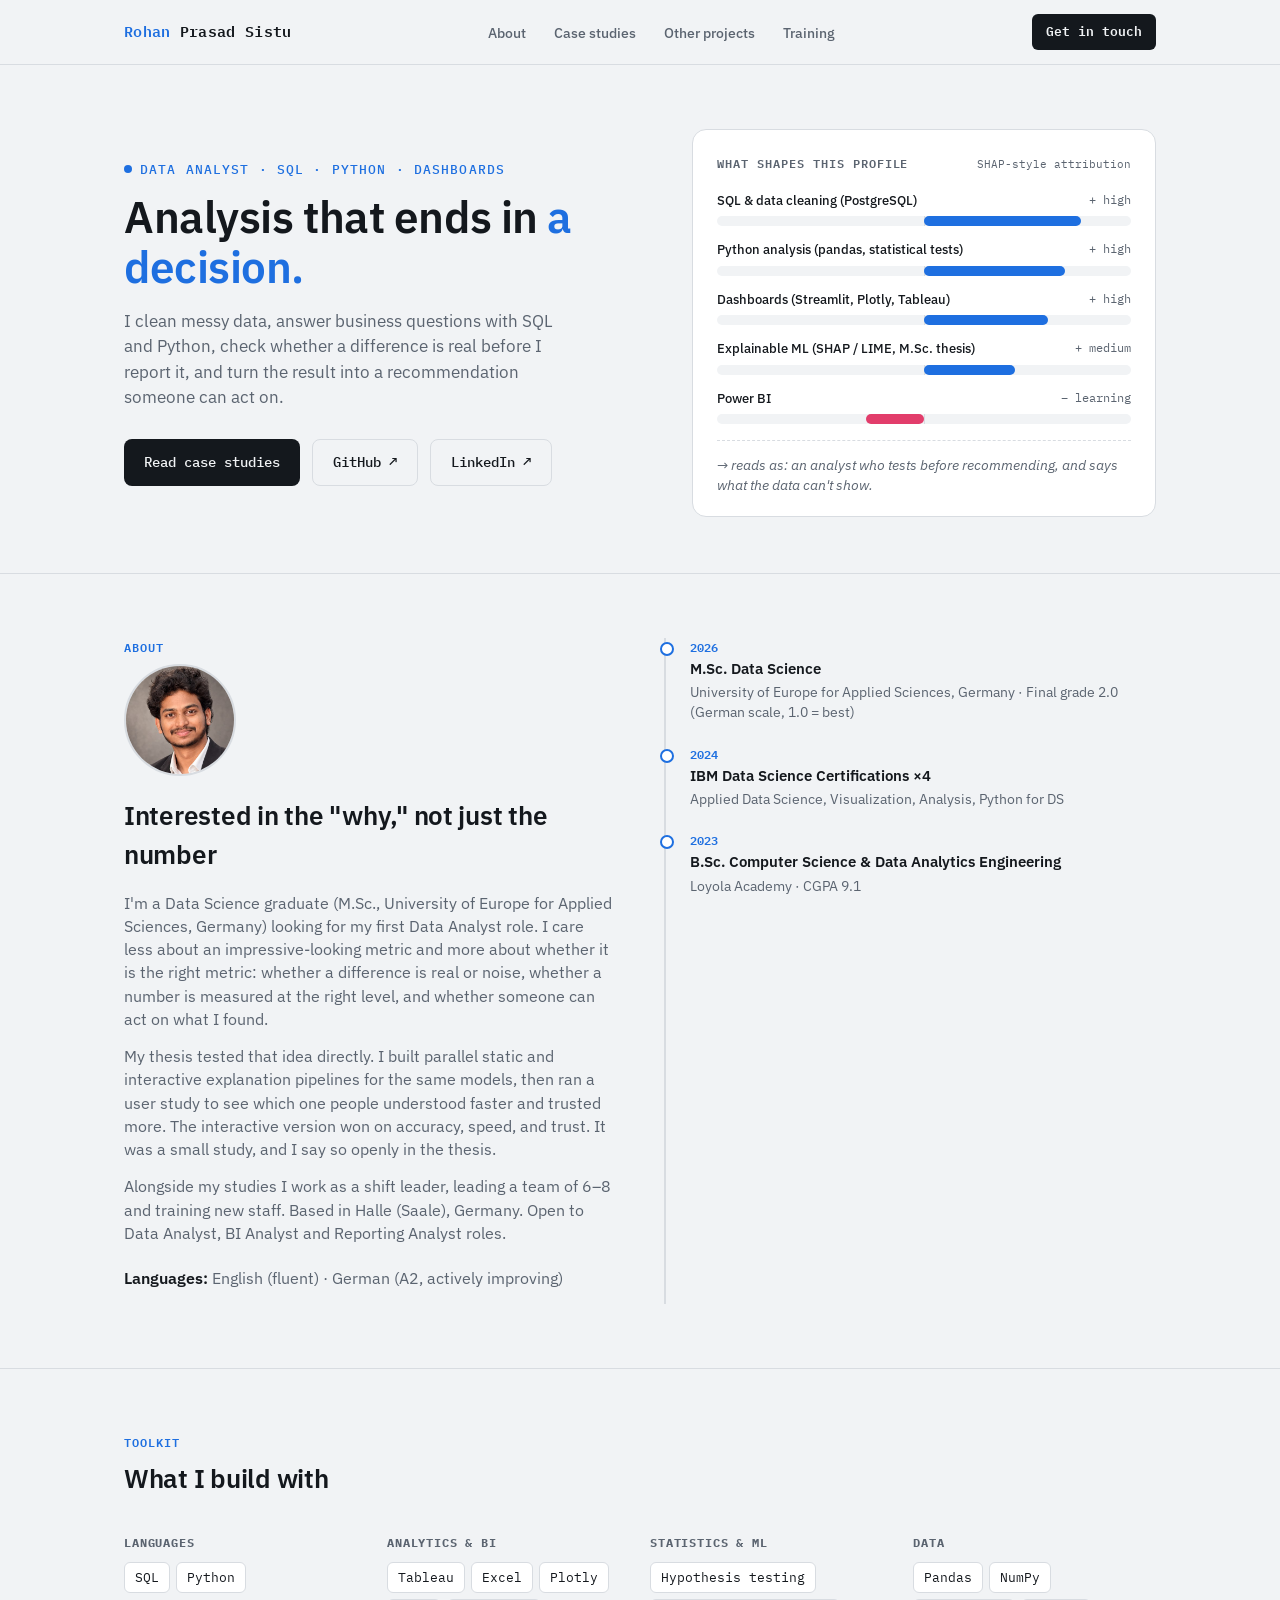
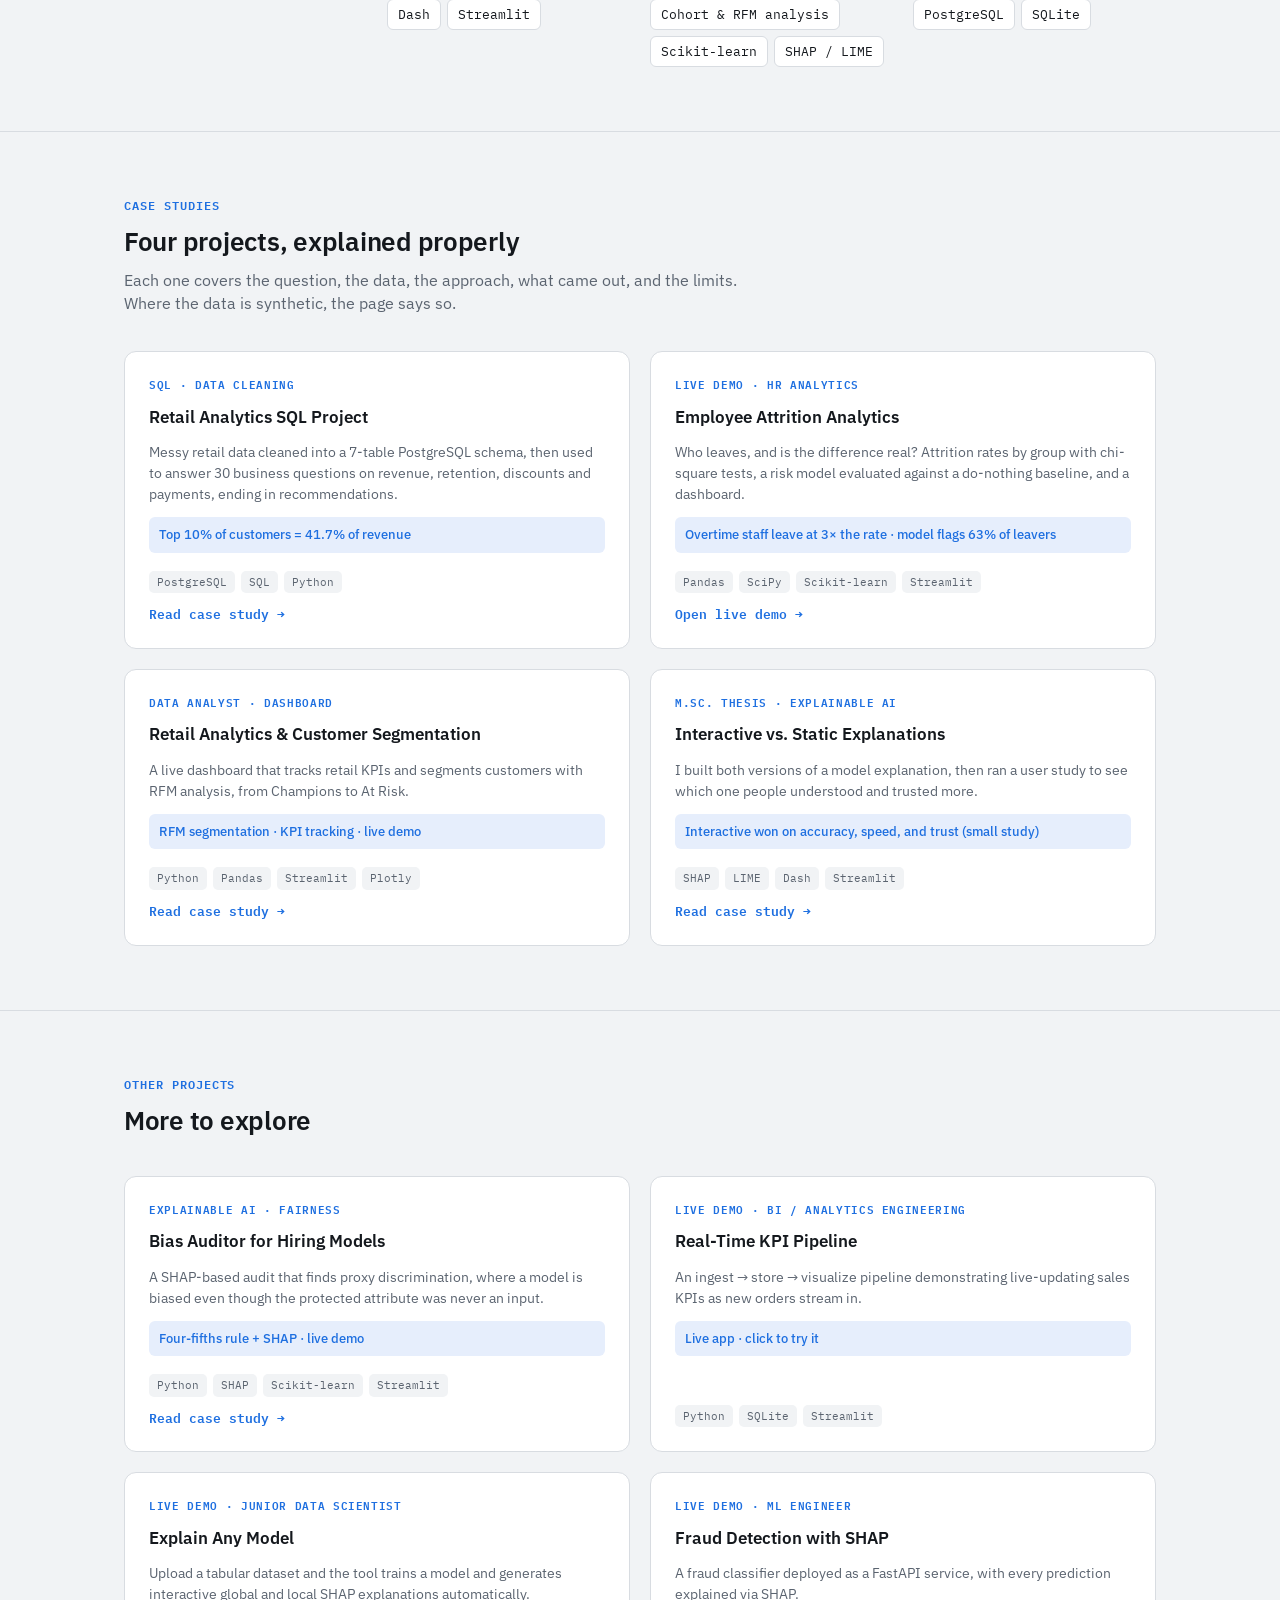
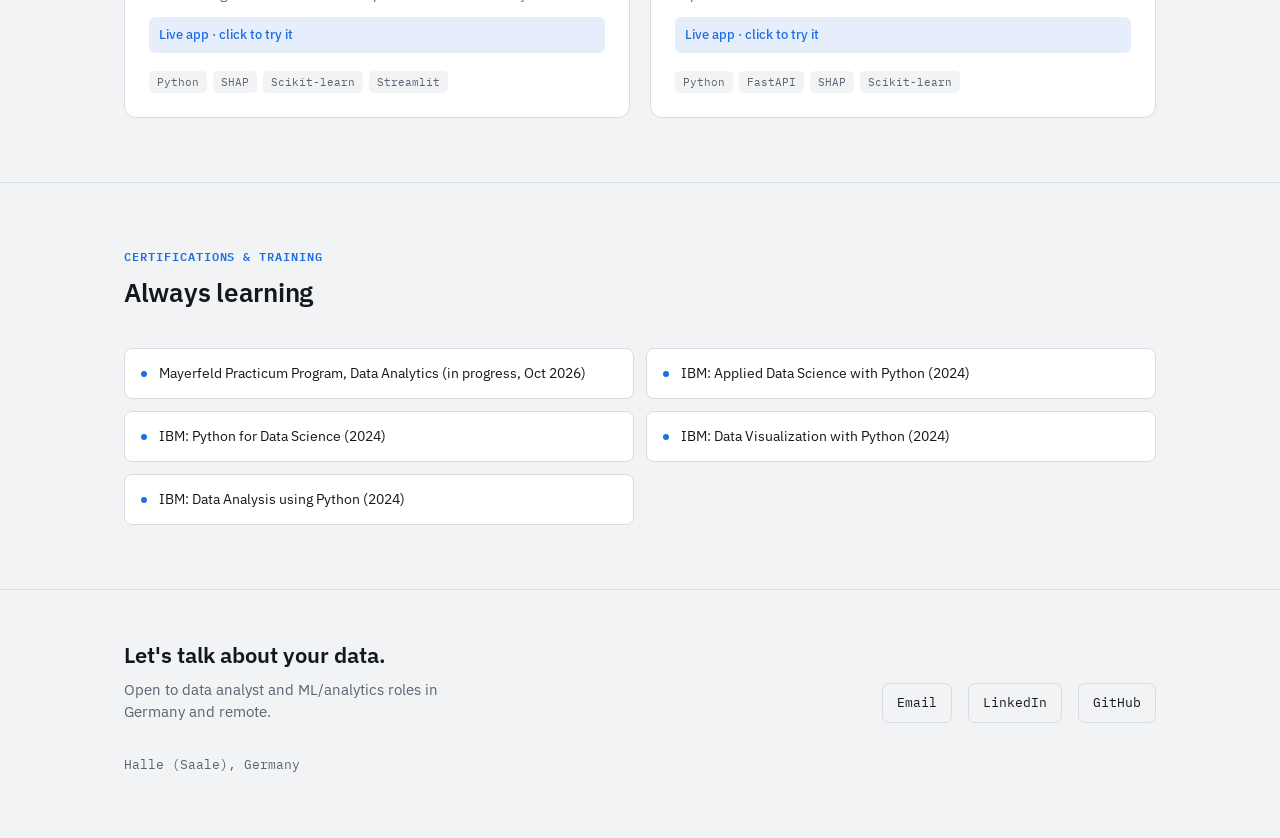
==== commit ed010d19: "Link the live attrition demo Co-Authored-By: Claude Opus 5.5 <noreply@anthropic.com> Claude-Session:" ====
--- a/index.html
+++ b/index.html
@@ -41,7 +41,7 @@
       <div class="btn-row">
         <a class="btn btn-primary" href="#case-studies">Read case studies</a>
         <a class="btn btn-ghost" href="https://github.com/Rohan-sistu" target="_blank" rel="noopener">GitHub ↗</a>
-        <a class="btn btn-ghost" href="https://www.linkedin.com/in/rohan-prasad-sistu-b804b6255" target="_blank" rel="noopener">LinkedIn ↗</a>
+        <a class="btn btn-ghost" href="https://www.linkedin.com/in/rohan-prasad-sistu" target="_blank" rel="noopener">LinkedIn ↗</a>
       </div>
     </div>
 
@@ -151,13 +151,13 @@
         <span class="card-link">Read case study →</span>
       </a>
 
-      <a class="card" href="https://github.com/Rohan-sistu/employee-attrition-dashboard" target="_blank" rel="noopener">
-        <span class="card-tag">HR Analytics · Python</span>
+      <a class="card" href="https://rohan-attrition-analytics.streamlit.app/" target="_blank" rel="noopener">
+        <span class="card-tag">Live Demo · HR Analytics</span>
         <h3>Employee Attrition Analytics</h3>
         <p>Who leaves, and is the difference real? Attrition rates by group with chi-square tests, a risk model evaluated against a do-nothing baseline, and a dashboard.</p>
         <div class="card-result">Overtime staff leave at 3× the rate · model flags 63% of leavers</div>
         <div class="card-stack"><span>Pandas</span><span>SciPy</span><span>Scikit-learn</span><span>Streamlit</span></div>
-        <span class="card-link">View on GitHub →</span>
+        <span class="card-link">Open live demo →</span>
       </a>
 
       <a class="card" href="projects/retail-rfm-dashboard.html">
@@ -253,7 +253,7 @@
       </div>
       <div class="footer-links">
         <a href="mailto:rohanchowdary780@gmail.com">Email</a>
-        <a href="https://www.linkedin.com/in/rohan-prasad-sistu-b804b6255" target="_blank" rel="noopener">LinkedIn</a>
+        <a href="https://www.linkedin.com/in/rohan-prasad-sistu" target="_blank" rel="noopener">LinkedIn</a>
         <a href="https://github.com/Rohan-sistu" target="_blank" rel="noopener">GitHub</a>
       </div>
     </div>
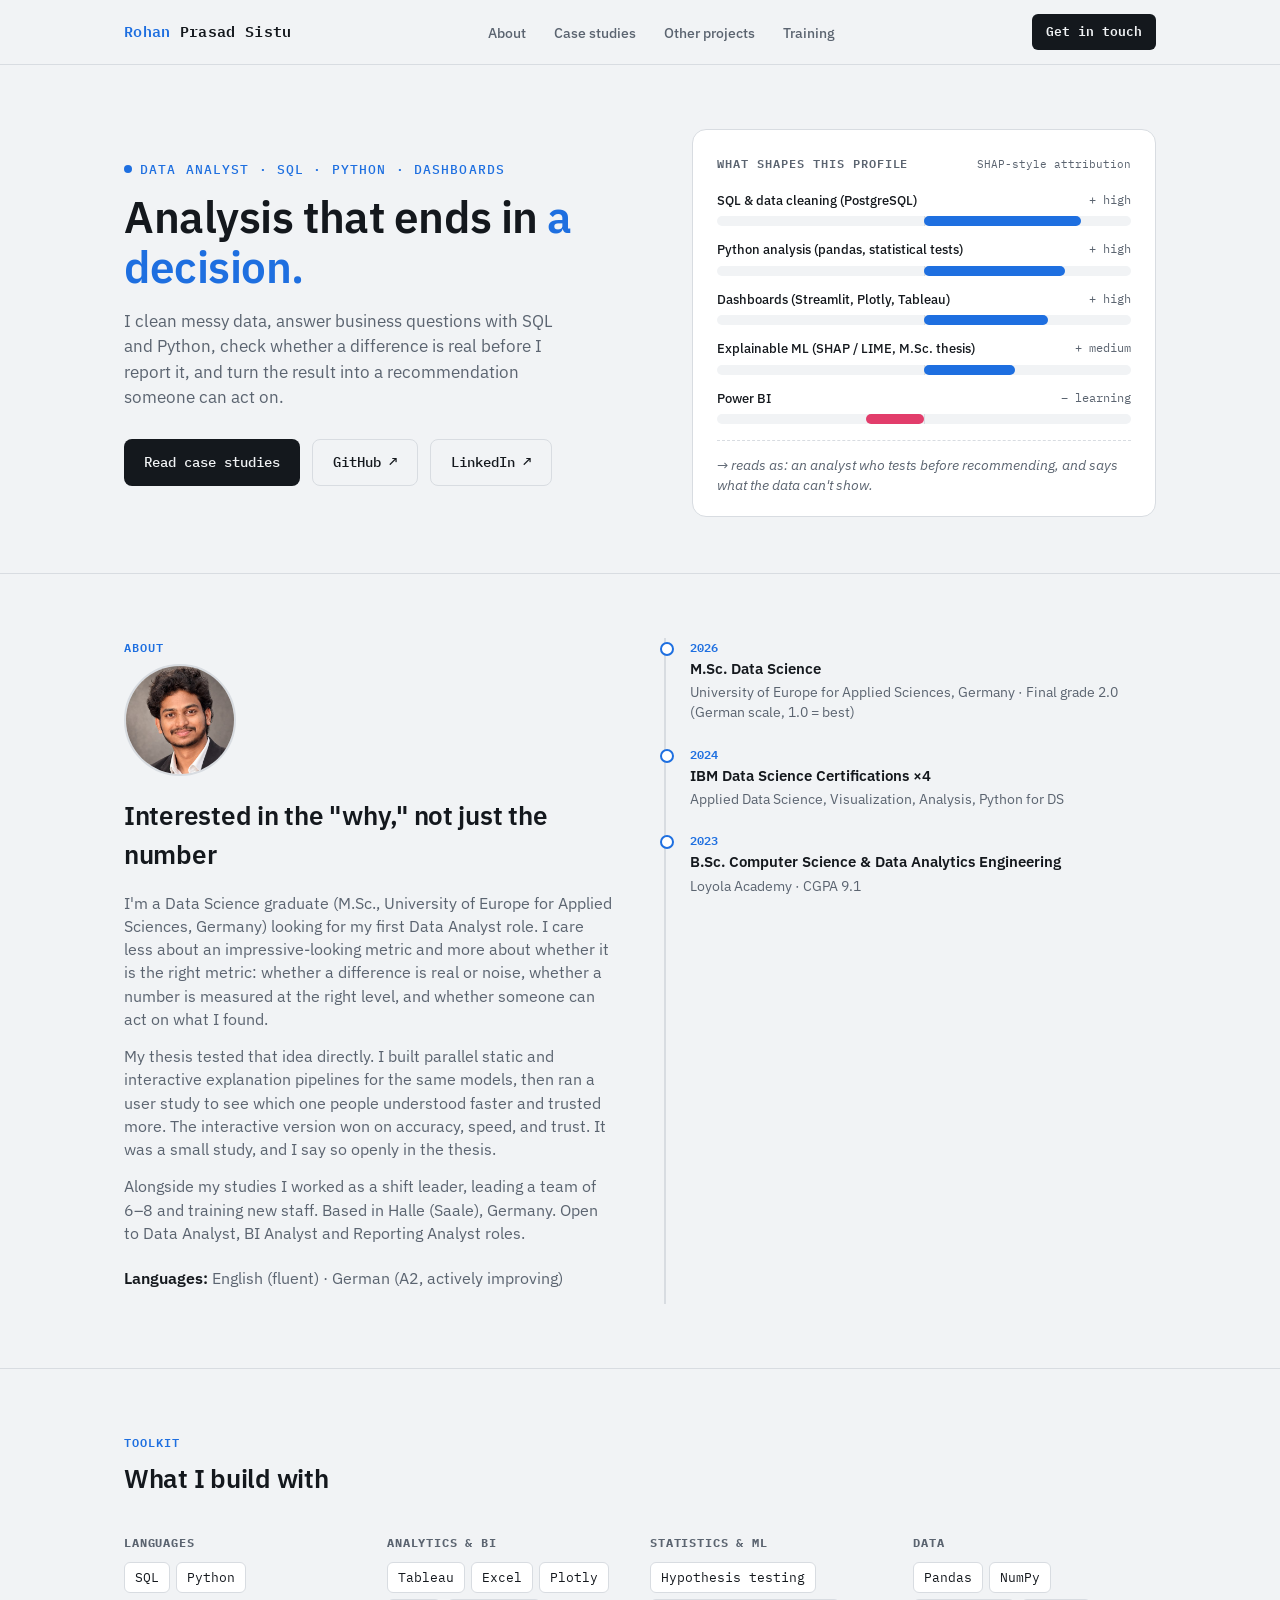
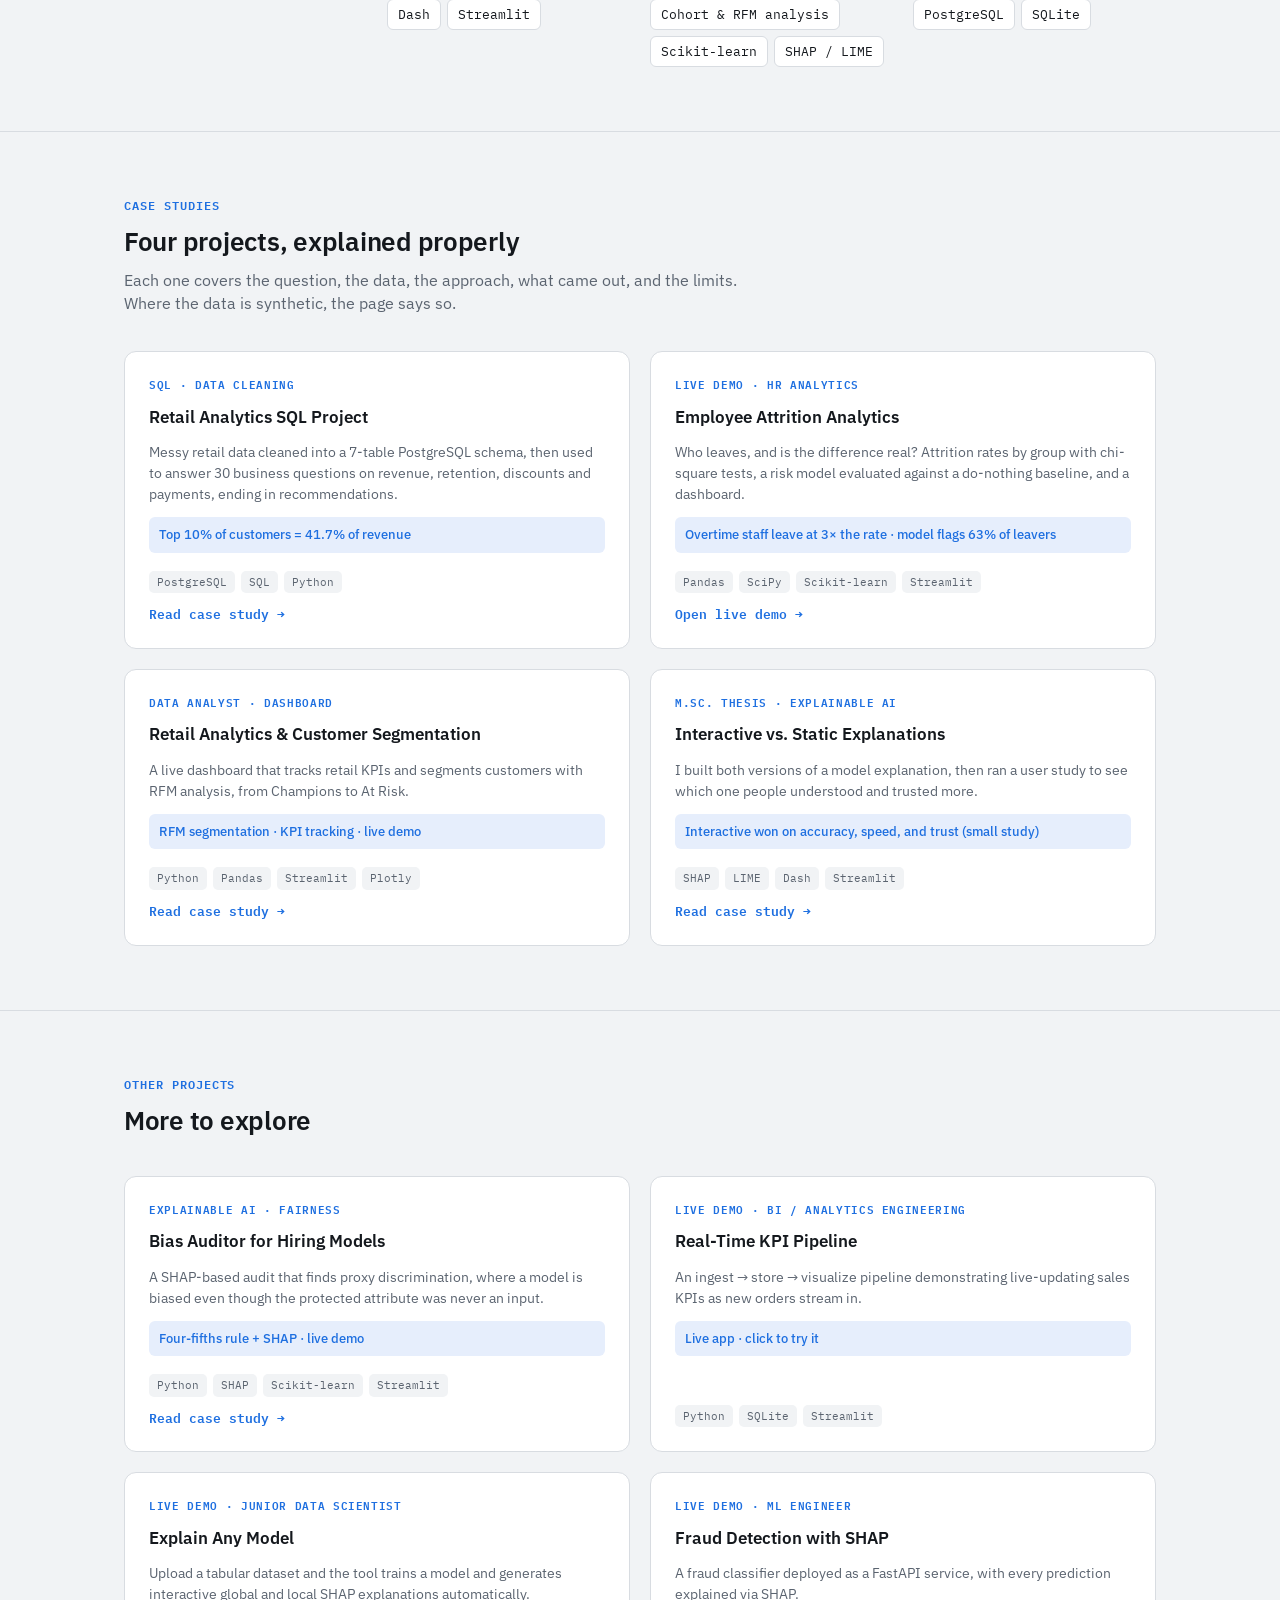
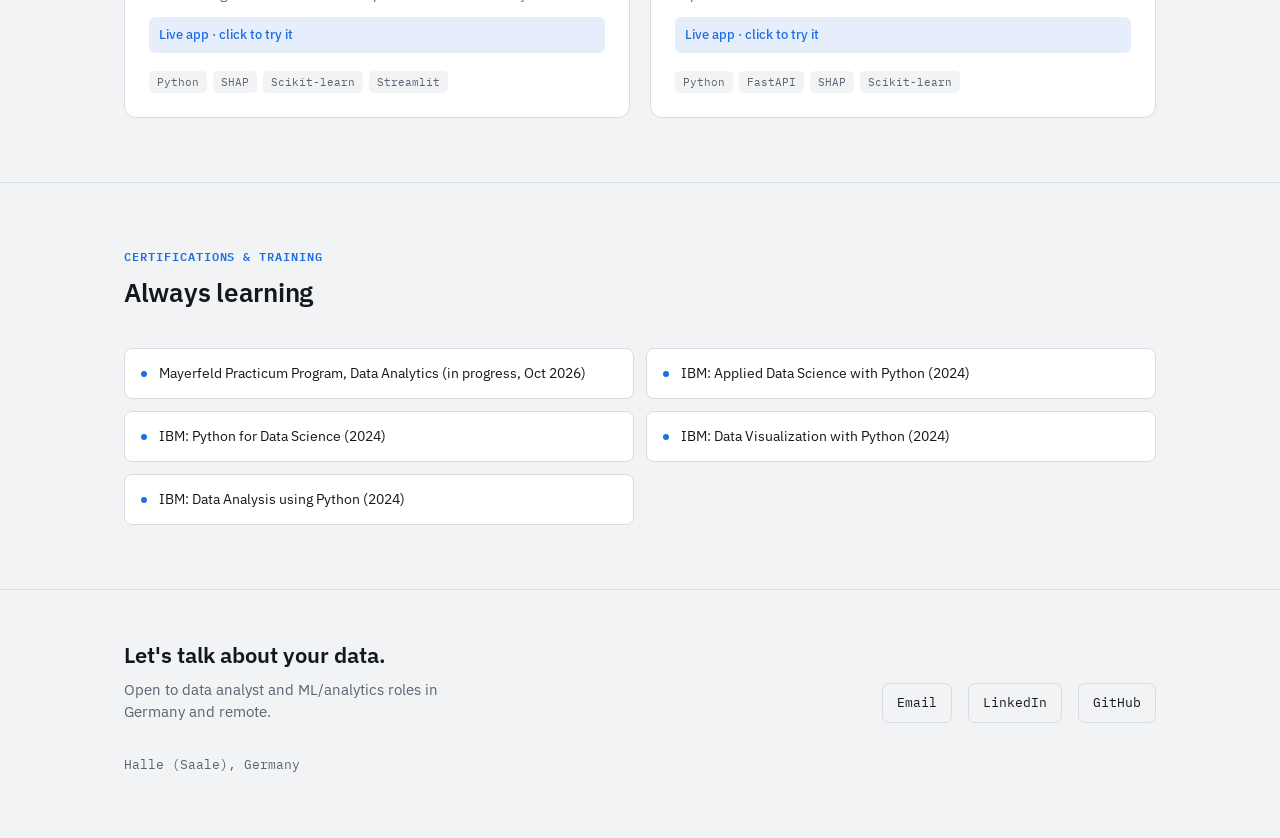
==== commit 23933352: "Update shift leader role to past tense Co-Authored-By: Claude Opus 5.5 <noreply@anthropic.com> Claud" ====
--- a/index.html
+++ b/index.html
@@ -94,7 +94,7 @@
         version won on accuracy, speed, and trust. It was a small study, and I say so openly in the thesis.
       </p>
       <p>
-        Alongside my studies I work as a shift leader, leading a team of 6–8 and training new staff. Based in
+        Alongside my studies I worked as a shift leader, leading a team of 6–8 and training new staff. Based in
         Halle (Saale), Germany. Open to Data Analyst, BI Analyst and Reporting Analyst roles.
       </p>
       <p class="lang-line"><b>Languages:</b> English (fluent) · German (A2, actively improving)</p>
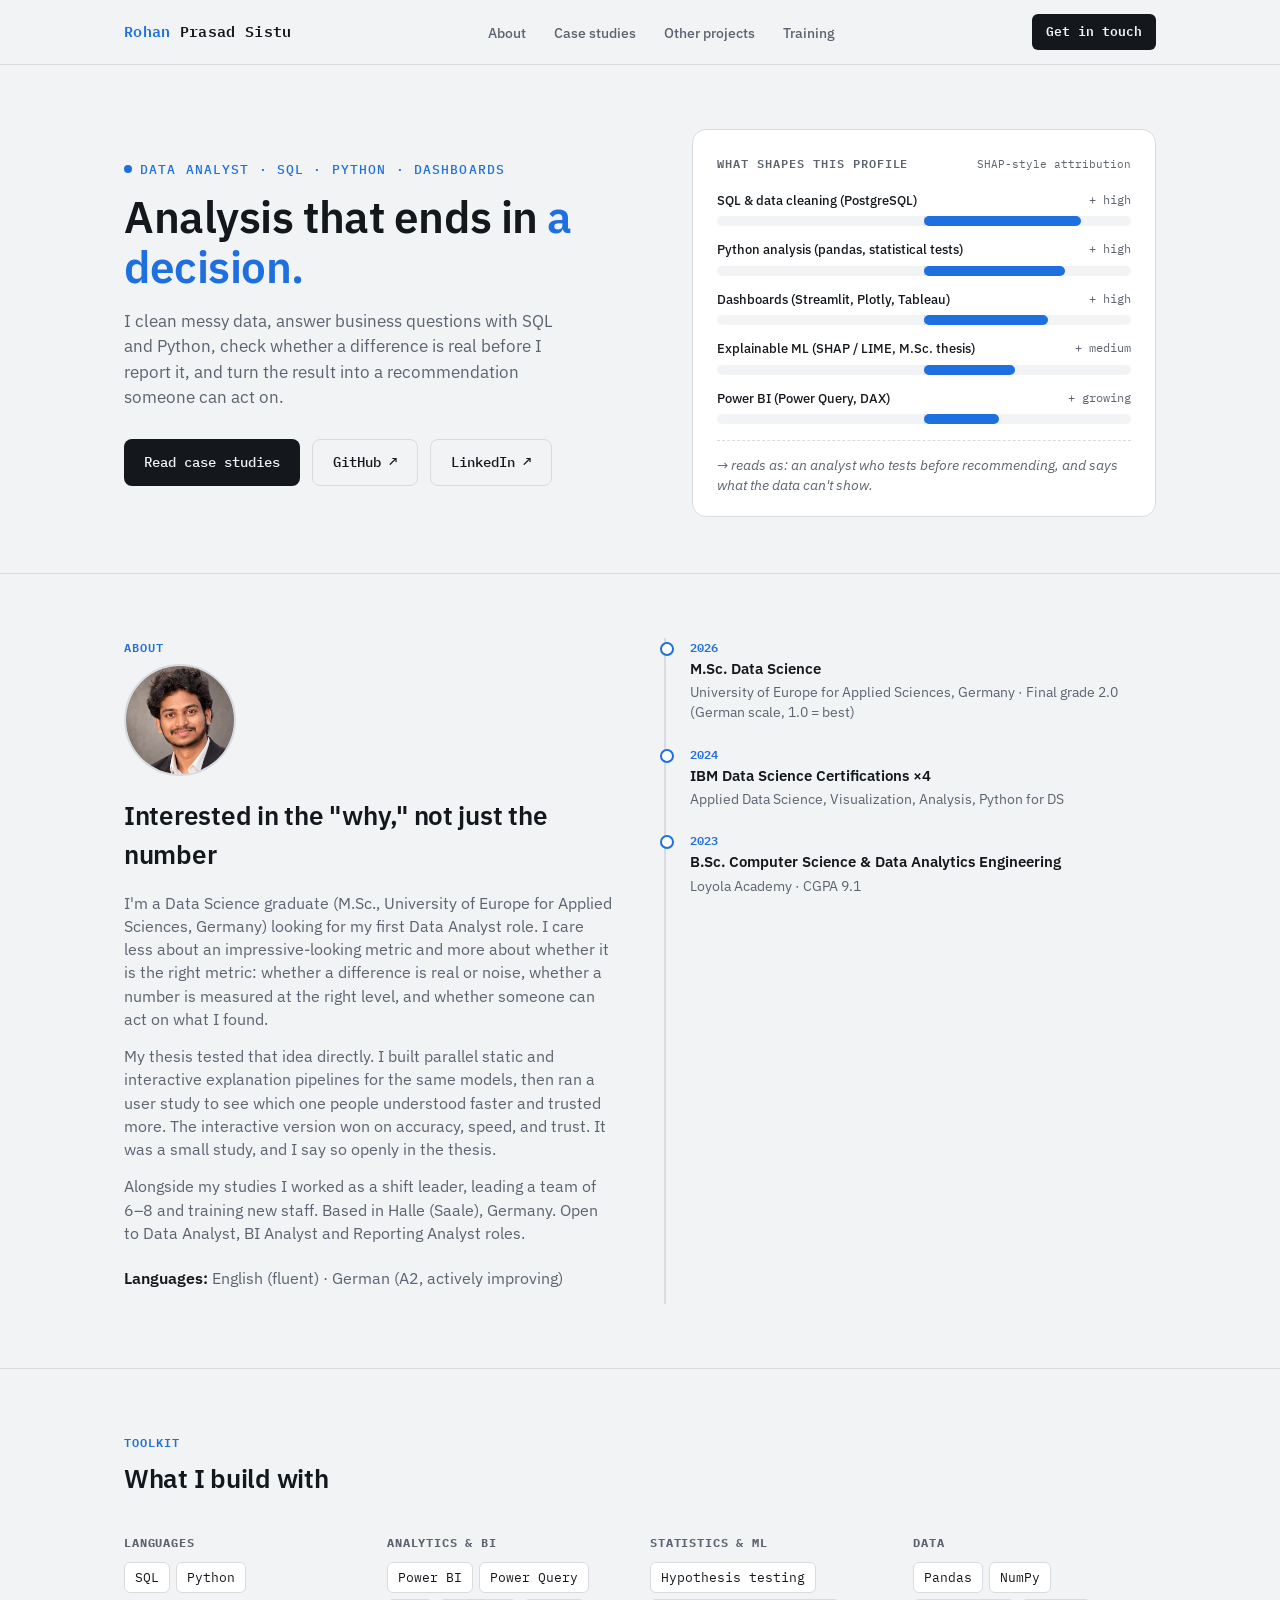
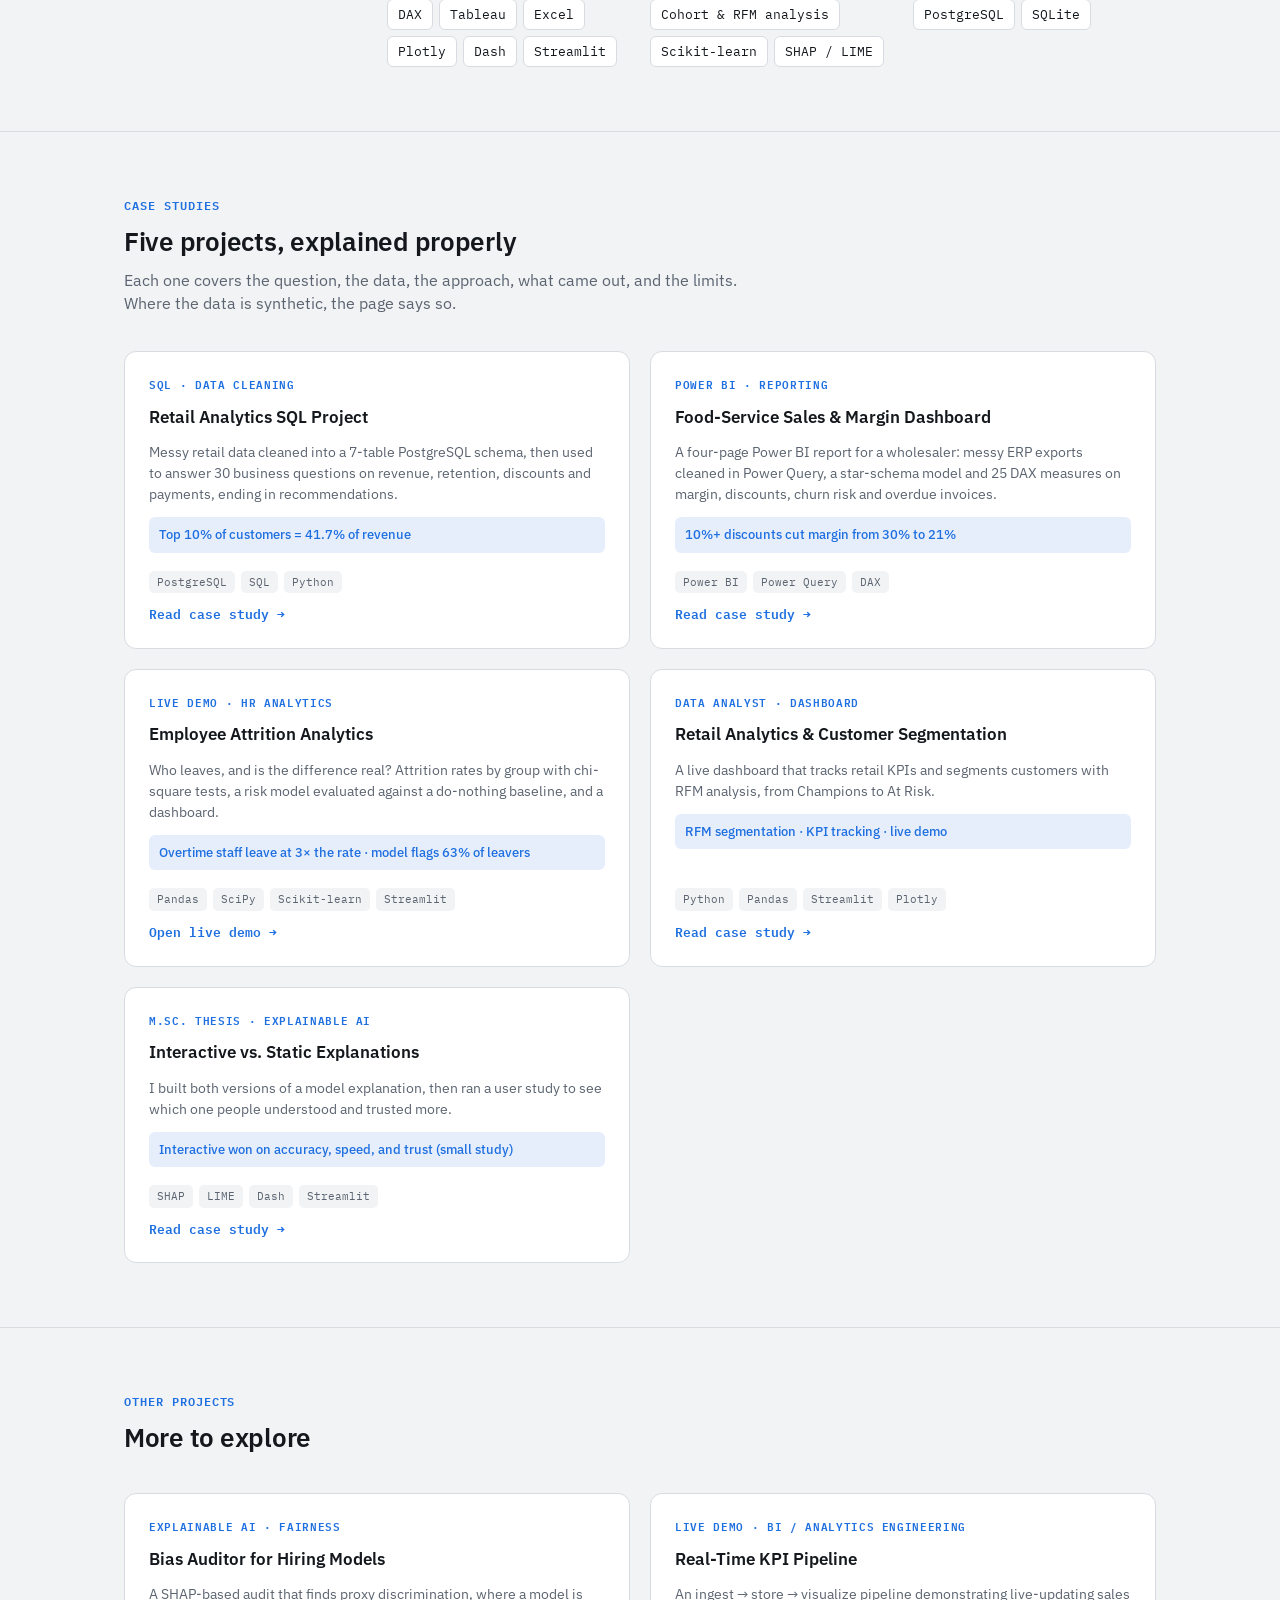
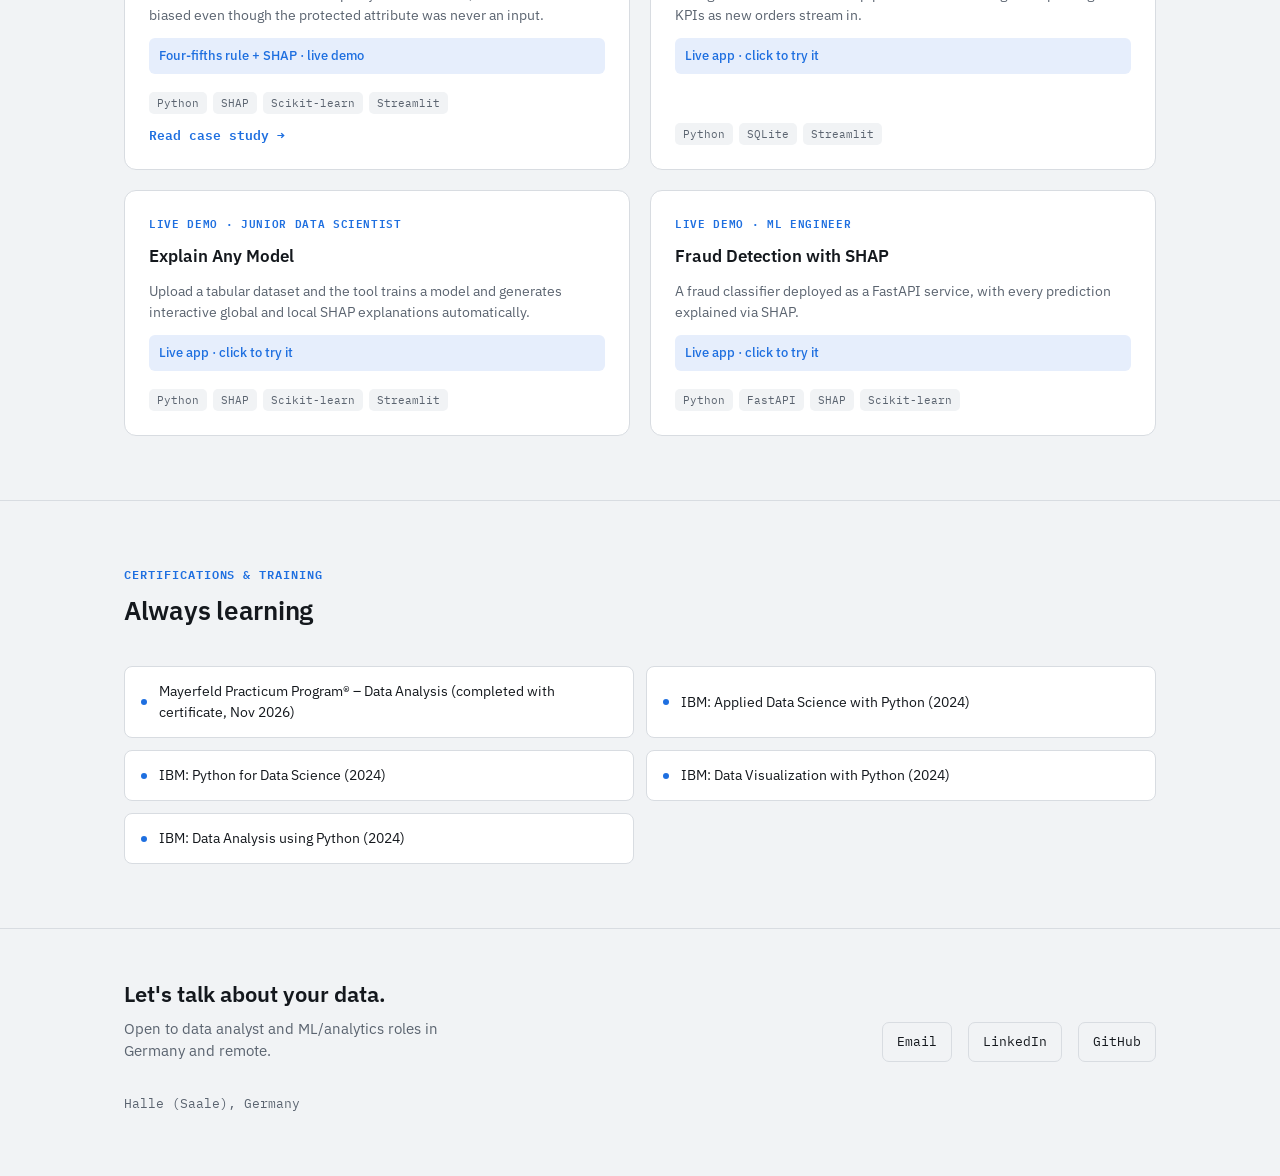
==== commit 4c07fc15: "Add Power BI food-service sales project (draft, pending verification) Co-Authored-By: Claude Opus 5." ====
--- a/index.html
+++ b/index.html
@@ -67,8 +67,8 @@
         <div class="attr-track"><span class="attr-baseline"></span><span class="attr-fill pos" style="width:22%"></span></div>
       </div>
       <div class="attr-row">
-        <div class="attr-label"><span class="attr-name">Power BI</span><span class="attr-val">– learning</span></div>
-        <div class="attr-track"><span class="attr-baseline"></span><span class="attr-fill neg" style="width:14%"></span></div>
+        <div class="attr-label"><span class="attr-name">Power BI (Power Query, DAX)</span><span class="attr-val">+ growing</span></div>
+        <div class="attr-track"><span class="attr-baseline"></span><span class="attr-fill pos" style="width:18%"></span></div>
       </div>
 
       <div class="attribution-foot">→ reads as: an analyst who tests before recommending, and says what the data can't show.</div>
@@ -127,7 +127,7 @@
     </div>
     <div class="skill-groups">
       <div class="skill-group"><h3>Languages</h3><div class="chips"><span class="chip">SQL</span><span class="chip">Python</span></div></div>
-      <div class="skill-group"><h3>Analytics &amp; BI</h3><div class="chips"><span class="chip">Tableau</span><span class="chip">Excel</span><span class="chip">Plotly</span><span class="chip">Dash</span><span class="chip">Streamlit</span></div></div>
+      <div class="skill-group"><h3>Analytics &amp; BI</h3><div class="chips"><span class="chip">Power BI</span><span class="chip">Power Query</span><span class="chip">DAX</span><span class="chip">Tableau</span><span class="chip">Excel</span><span class="chip">Plotly</span><span class="chip">Dash</span><span class="chip">Streamlit</span></div></div>
       <div class="skill-group"><h3>Statistics &amp; ML</h3><div class="chips"><span class="chip">Hypothesis testing</span><span class="chip">Cohort &amp; RFM analysis</span><span class="chip">Scikit-learn</span><span class="chip">SHAP / LIME</span></div></div>
       <div class="skill-group"><h3>Data</h3><div class="chips"><span class="chip">Pandas</span><span class="chip">NumPy</span><span class="chip">PostgreSQL</span><span class="chip">SQLite</span></div></div>
     </div>
@@ -138,7 +138,7 @@
   <div class="wrap">
     <div class="section-head">
       <div class="section-eyebrow">Case studies</div>
-      <h2>Four projects, explained properly</h2>
+      <h2>Five projects, explained properly</h2>
       <p class="section-sub">Each one covers the question, the data, the approach, what came out, and the limits. Where the data is synthetic, the page says so.</p>
     </div>
     <div class="project-grid">
@@ -151,6 +151,15 @@
         <span class="card-link">Read case study →</span>
       </a>
 
+      <a class="card" href="projects/powerbi-foodservice-sales.html">
+        <span class="card-tag">Power BI · Reporting</span>
+        <h3>Food-Service Sales &amp; Margin Dashboard</h3>
+        <p>A four-page Power BI report for a wholesaler: messy ERP exports cleaned in Power Query, a star-schema model and 25 DAX measures on margin, discounts, churn risk and overdue invoices.</p>
+        <div class="card-result">10%+ discounts cut margin from 30% to 21%</div>
+        <div class="card-stack"><span>Power BI</span><span>Power Query</span><span>DAX</span></div>
+        <span class="card-link">Read case study →</span>
+      </a>
+
       <a class="card" href="https://rohan-attrition-analytics.streamlit.app/" target="_blank" rel="noopener">
         <span class="card-tag">Live Demo · HR Analytics</span>
         <h3>Employee Attrition Analytics</h3>
@@ -236,7 +245,7 @@
       <h2>Always learning</h2>
     </div>
     <div class="cert-list">
-      <div class="cert-item"><span class="dot"></span>Mayerfeld Practicum Program, Data Analytics (in progress, Oct 2026)</div>
+      <div class="cert-item"><span class="dot"></span>Mayerfeld Practicum Program® – Data Analysis (completed with certificate, Nov 2026)</div>
       <div class="cert-item"><span class="dot"></span>IBM: Applied Data Science with Python (2024)</div>
       <div class="cert-item"><span class="dot"></span>IBM: Python for Data Science (2024)</div>
       <div class="cert-item"><span class="dot"></span>IBM: Data Visualization with Python (2024)</div>
